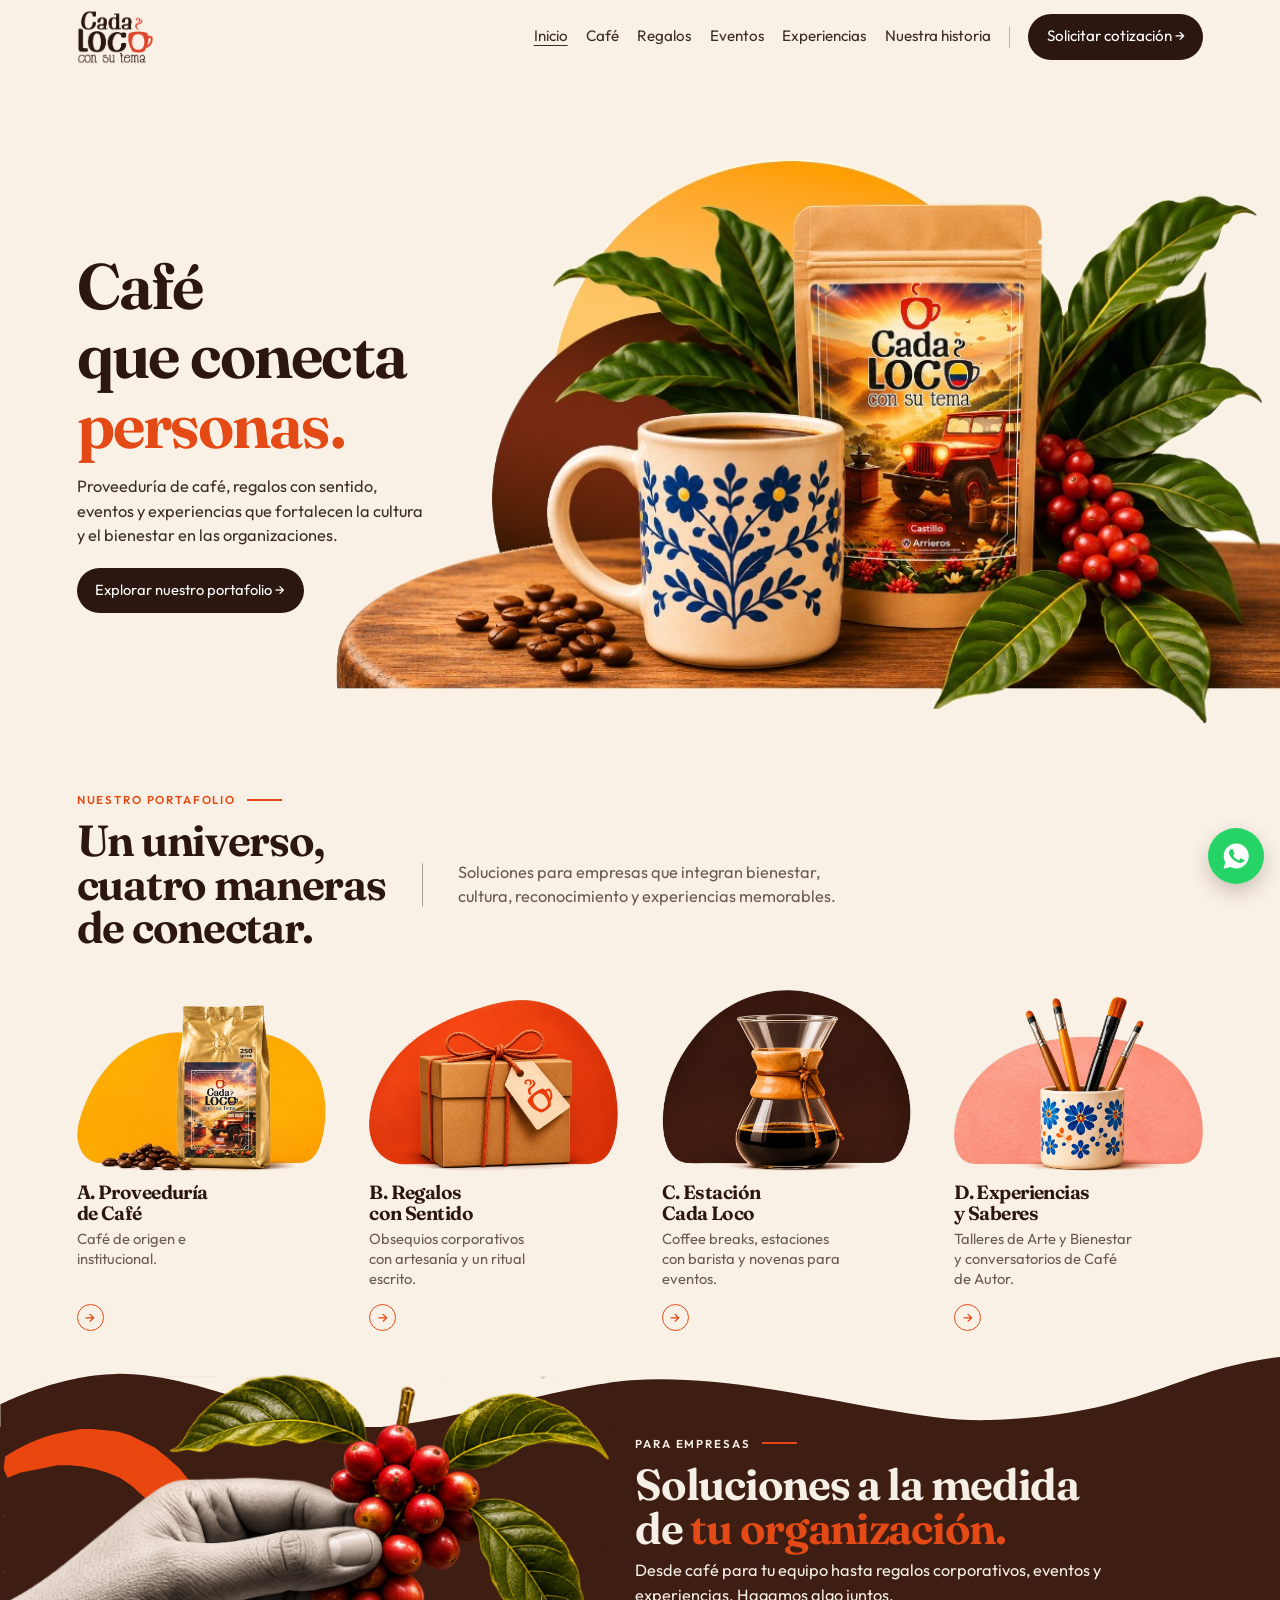
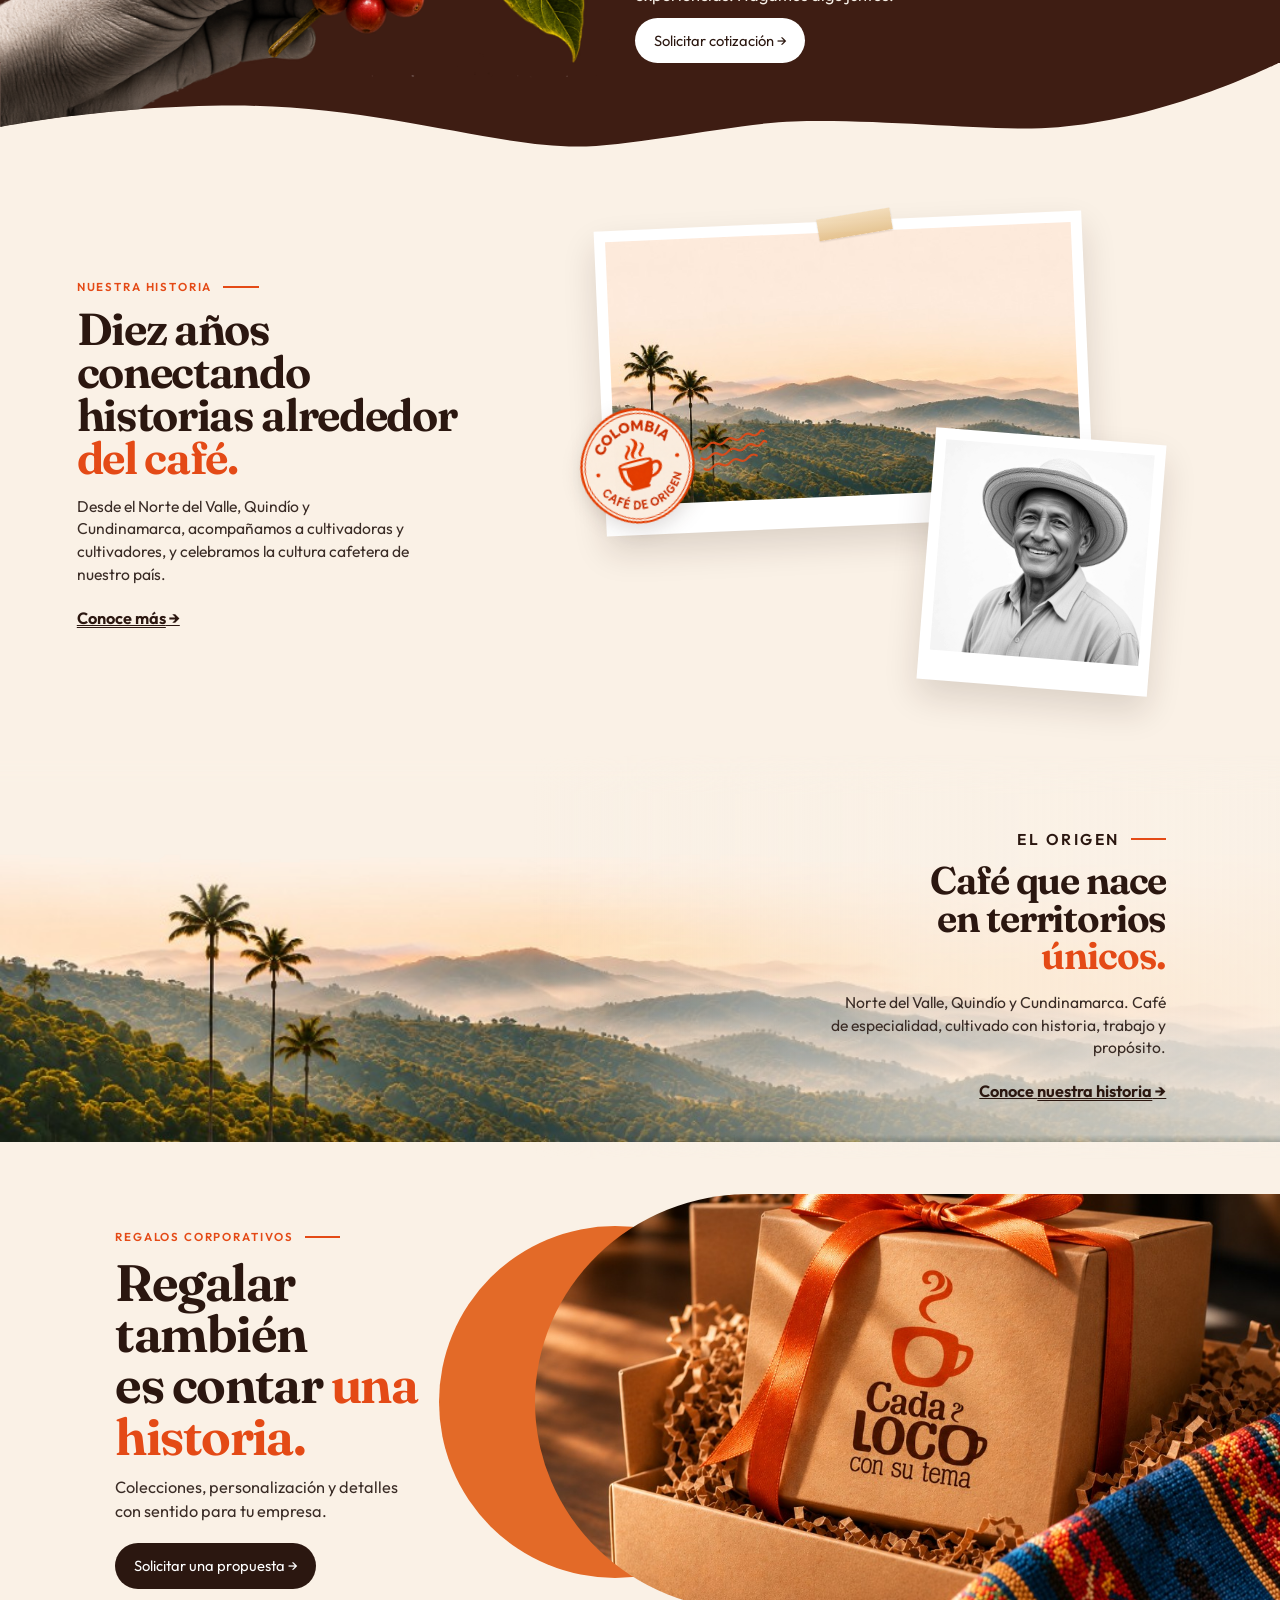
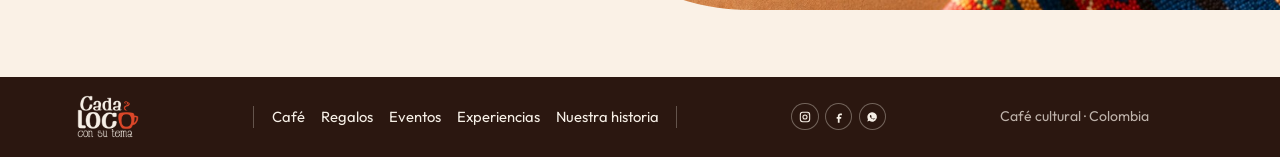
==== index.html @ 872bba51 "Suaviza la onda superior del móvil y agranda la mano. La mano queda más grande y el borde café de ab" ====
<!DOCTYPE html>
<html lang="es">
  <head>
    <meta charset="utf-8" />
    <meta name="viewport" content="width=device-width, initial-scale=1" />
    <title>Cada Loco con su Tema | Café cultural</title>
    <meta
      name="description"
      content="Proveeduría de café, regalos con sentido, eventos y experiencias que fortalecen la cultura y el bienestar en las organizaciones."
    />
    <link rel="icon" href="assets/favicon.png" type="image/png" />
    <link rel="preconnect" href="https://fonts.googleapis.com" />
    <link rel="preconnect" href="https://fonts.gstatic.com" crossorigin />
    <link
      href="https://fonts.googleapis.com/css2?family=Fraunces:ital,opsz,wght@0,9..144,560;0,9..144,650;1,9..144,560&family=Outfit:wght@400;500;600&display=swap"
      rel="stylesheet"
    />
    <link rel="stylesheet" href="css/site.css?v=88" />
  </head>
  <body class="home" data-animate>
    <a class="skip" href="#contenido">Saltar al contenido</a>
    <header class="site-header">
      <a class="brand" href="index.html" aria-label="Cada Loco con su Tema, inicio">
        <img src="assets/logo-mark.png" alt="" width="739" height="512" />
      </a>
      <button class="nav-toggle" type="button" aria-expanded="false" aria-controls="menu" data-nav-toggle>
        Menú
      </button>
      <nav class="nav" id="menu" data-nav>
        <a href="index.html" aria-current="page">Inicio</a>
        <a href="proveeduria.html">Café</a>
        <a href="regalos.html">Regalos</a>
        <a href="eventos.html">Eventos</a>
        <a href="experiencias.html">Experiencias</a>
        <a href="cafe.html">Nuestra historia</a>
        <span class="nav-rule" aria-hidden="true"></span>
        <a class="btn" href="cotizar.html">Solicitar cotización →</a>
      </nav>
    </header>

    <main id="contenido">
      <section class="home-hero">
        <div class="wrap hero-grid">
          <div class="hero-copy">
            <h1>
              <span class="line">Café</span>
              <span class="line">que conecta</span>
              <span class="line accent">personas.</span>
            </h1>
            <p>
              <span class="lead-line">Proveeduría de café, regalos con sentido,</span>
              <span class="lead-line">eventos y experiencias que fortalecen la cultura</span>
              <span class="lead-line">y el bienestar en las organizaciones.</span>
            </p>
            <a class="btn" href="#portafolio">Explorar nuestro portafolio →</a>
          </div>
          <img
            class="hero-photo"
            src="assets/hero-cut.png?v=4"
            alt="Taza de flores azules, bolsa Cada Loco, cerezas y hojas sobre una mesa de madera."
            width="926"
            height="553"
          />
        </div>
      </section>

      <section class="portafolio" id="portafolio">
        <div class="wrap">
          <div class="port-head">
            <div>
              <p class="eyebrow">Nuestro portafolio</p>
              <h2>Un universo,<br />cuatro maneras<br />de conectar.</h2>
            </div>
            <p class="port-copy">
              Soluciones para empresas que integran bienestar,<br />
              cultura, reconocimiento y experiencias memorables.
            </p>
          </div>
          <div class="orbits">
            <article class="orbit">
              <img src="assets/arch-a.png?v=4" alt="Bolsa dorada de café de origen, 250 gramos, sobre un arco mostaza." />
              <h3>A. Proveeduría<br />de Café</h3>
              <p>Café de origen e institucional.</p>
              <a class="arch-go" href="proveeduria.html" aria-label="Ver proveeduría de café">→</a>
            </article>
            <article class="orbit">
              <img src="assets/arch-b.png?v=4" alt="Caja de regalo con lazo naranja y una etiqueta de taza, sobre un arco naranja." />
              <h3>B. Regalos<br />con Sentido</h3>
              <p>Obsequios corporativos con artesanía y un ritual escrito.</p>
              <a class="arch-go" href="regalos.html" aria-label="Ver regalos con sentido">→</a>
            </article>
            <article class="orbit">
              <img src="assets/arch-c.png?v=4" alt="Cafetera de vidrio con collar de madera y café, sobre un arco marrón." />
              <h3>C. Estación<br />Cada Loco</h3>
              <p>Coffee breaks, estaciones con barista y novenas para eventos.</p>
              <a class="arch-go" href="eventos.html" aria-label="Ver la estación para eventos">→</a>
            </article>
            <article class="orbit">
              <img src="assets/arch-d.png?v=4" alt="Vaso de flores azules con pinceles, sobre un arco salmón." />
              <h3>D. Experiencias<br />y Saberes</h3>
              <p>Talleres de Arte y Bienestar y conversatorios de Café de Autor.</p>
              <a class="arch-go" href="experiencias.html" aria-label="Ver experiencias y saberes">→</a>
            </article>
          </div>
        </div>
      </section>

      <section class="wave">
        <svg class="wave-photo top" viewBox="0 273.722 1920 106.557" aria-hidden="true">
          <path fill="#3E1D13" d="M0.5,344.613c0,0,85.999-44.181,173.602-45.571c124.825-1.981,265.232,78.785,356.644,81.236c105.418,2.825,310.555-63.639,415.716-71.516c182.653-13.682,402.239,64.21,537.315,59.628c233.638-7.925,277.779-76.391,436.723-94.668v405.741c0,0-162.835,83.866-333.227,97.788c-98.913,8.082-250.116-12.59-396.737-8.627c-81.749,2.209-243.163,37.782-324.942,37.646c-129.7-0.216-299.185-61.422-515.152-61.422C159.974,744.846,0.5,776.548,0.5,776.548V344.613z" />
        </svg>
        <div class="wave-fill">
          <svg class="wave-arc" viewBox="0 68 1024 112" aria-hidden="true">
            <path fill="#e9470f" d="M64 84 L74 84 L84 85 L94 86 L104 89 L114 94 L124 99 L134 107 L144 116 L152 126 L160 136 L166 146 L162 154 L152 161 L142 168 L134 169 L129 159 L124 149 L116 139 L106 130 L96 123 L86 119 L76 116 L66 114 L56 113 L46 113 L36 115 L26 117 L16 119 L6 123 L3 116 L4 106 L14 100 L24 95 L34 91 L44 88 L54 86 Z" />
          </svg>
          <img
            class="hand"
            src="assets/hand-cut.png?v=7"
            alt="Una mano en blanco y negro sostiene cerezas de café rojas y hojas verdes."
          />
        <div class="wrap wave-grid">
          <div class="wave-copy">
            <p class="eyebrow">Para empresas</p>
            <h2>Soluciones a la medida<br />de <span class="accent">tu organización.</span></h2>
            <p>
              Desde café para tu equipo hasta regalos corporativos, eventos y
              experiencias. Hagamos algo juntos.
            </p>
            <a class="btn light" href="cotizar.html">Solicitar cotización →</a>
          </div>
        </div>
        </div>
        <svg class="wave-photo bottom" viewBox="0 679.463 1920 126.807" aria-hidden="true">
          <path fill="#3E1D13" d="M0.5,344.613c0,0,85.999-44.181,173.602-45.571c124.825-1.981,265.232,78.785,356.644,81.236c105.418,2.825,310.555-63.639,415.716-71.516c182.653-13.682,402.239,64.21,537.315,59.628c233.638-7.925,277.779-76.391,436.723-94.668v405.741c0,0-162.835,83.866-333.227,97.788c-98.913,8.082-250.116-12.59-396.737-8.627c-81.749,2.209-243.163,37.782-324.942,37.646c-129.7-0.216-299.185-61.422-515.152-61.422C159.974,744.846,0.5,776.548,0.5,776.548V344.613z" />
        </svg>
      </section>

      <section class="historia">
        <div class="wrap">
          <div>
            <p class="eyebrow">Nuestra historia</p>
            <h2>Diez años<br />conectando<br />historias alrededor<br /><span class="accent">del café.</span></h2>
            <p class="lede">
              Desde el Norte del Valle, Quindío y Cundinamarca, acompañamos a
              cultivadoras y cultivadores, y celebramos la cultura cafetera de
              nuestro país.
            </p>
            <a class="more" href="cafe.html"><span>Conoce más</span> →</a>
          </div>
          <div class="collage">
            <figure class="polaroid shot-land">
              <span class="tape" aria-hidden="true"></span>
              <img src="assets/origin-hills.jpg?v=3" alt="Laderas cafeteras con palmas al atardecer." />
              <div class="seal">
              <img class="stamp" src="assets/sello-origen.png" alt="Colombia, café de origen" width="740" height="740" />
              <svg class="postmark" viewBox="0 0 78 40" aria-hidden="true">
                <path d="M2 8c8 7 12-7 20 0s12-7 20 0 12-7 20 0 10-6 14 0" />
                <path d="M2 20c8 7 12-7 20 0s12-7 20 0 12-7 20 0 10-6 14 0" />
                <path d="M2 32c8 7 12-7 20 0s12-7 20 0 12-7 20 0" />
              </svg>
              </div>
            </figure>
            <figure class="polaroid shot-man">
              <img src="assets/history-portrait.jpg" alt="Retrato en blanco y negro de un cultivador con sombrero." />
            </figure>
          </div>
        </div>
      </section>

      <section class="origin">
        <img
          class="origin-photo"
          src="assets/origin-bg.png?v=1"
          alt="Laderas cafeteras con palmas al atardecer."
        />
        <div class="origin-card">
          <p class="eyebrow">El origen</p>
          <h2>Café que nace<br />en territorios<br /><span class="accent">únicos.</span></h2>
          <p>
            Norte del Valle, Quindío y Cundinamarca. Café de especialidad,
            cultivado con historia, trabajo y propósito.
          </p>
          <a class="more" href="cafe.html">Conoce <span>nuestra historia</span> →</a>
        </div>
      </section>

      <section class="regalos-home">
        <div class="wrap">
          <div>
            <p class="eyebrow">Regalos corporativos</p>
            <h2>Regalar también<br />es contar <span class="accent">una historia.</span></h2>
            <p>
              Colecciones, personalización y detalles<br />
              con sentido para tu empresa.
            </p>
            <a class="btn" href="cotizar.html?linea=Regalos%20con%20sentido">Solicitar una propuesta →</a>
          </div>
          <div class="gift-frame">
            <img
              src="assets/gift-corporativos.jpg"
              alt="Caja de regalo con cinta naranja, el logo de Cada Loco y papel picado, sobre un textil de colores."
            />
          </div>
        </div>
      </section>
    </main>

    <footer class="site-footer">
      <div class="wrap footer-row">
        <a class="brand" href="index.html">
          <img src="assets/logo-mark-light.png" alt="Cada Loco con su Tema" width="739" height="512" />
        </a>
        <nav class="footer-nav" aria-label="Pie de página">
          <a href="proveeduria.html">Café</a>
          <a href="regalos.html">Regalos</a>
          <a href="eventos.html">Eventos</a>
          <a href="experiencias.html">Experiencias</a>
          <a href="cafe.html">Nuestra historia</a>
        </nav>
        <div class="social">
          <a href="https://instagram.com/cadaloco.co" aria-label="Instagram">Ig</a>
          <a href="https://facebook.com/cadaloco.co" aria-label="Facebook">Fb</a>
          <a href="https://wa.me/573138527043" aria-label="WhatsApp">Wa</a>
        </div>
        <p class="footer-note">Café cultural · Colombia</p>
      </div>
    </footer>
    <script src="js/site.js?v=8"></script>
    <script src="js/motion.js?v=9"></script>
  </body>
</html>
---- css/site.css ----
:root {
  --paper: #faf1e6;
  --ink: #2b1710;
  --text: #3a2c26;
  --muted: #6a5b52;
  --rust: #e44a16;
  --mustard: #e8a31d;
  --orange: #e36a28;
  --brown: #3c1e12;
  --line: rgba(43, 23, 16, 0.14);
  --header: 4.6rem;
  --wrap: 108rem;
  --gutter: clamp(1.725rem, 6vw, 4.8rem);
  --page: max(var(--gutter), calc((100vw - var(--wrap)) * 0.75));
  --serif: "Fraunces", "Iowan Old Style", Palatino, serif;
  --sans: "Outfit", "Avenir Next", sans-serif;
}

*,
*::before,
*::after {
  box-sizing: border-box;
}

html {
  scroll-behavior: smooth;
}

[id] {
  scroll-margin-top: calc(var(--header) + 0.8rem);
}

body {
  margin: 0;
  background: var(--paper);
  color: var(--text);
  font-family: var(--sans);
  font-size: 1.02rem;
  line-height: 1.5;
}

img {
  display: block;
  max-width: 100%;
  height: auto;
}

a {
  color: inherit;
}

:focus-visible {
  outline: 2px solid var(--rust);
  outline-offset: 3px;
}

.skip {
  position: absolute;
  left: 1rem;
  top: -4rem;
  background: #fff;
  color: var(--ink);
  padding: 0.45rem 0.7rem;
  z-index: 6;
}

.skip:focus {
  top: 0.6rem;
}

.wrap {
  width: min(var(--wrap), calc(162rem - 50vw), calc(100% - var(--gutter) * 2));
  margin-inline: auto;
}

h1,
h2,
h3 {
  margin: 0;
  color: var(--ink);
  font-family: var(--serif);
  font-weight: 650;
  letter-spacing: -0.03em;
  line-height: 1;
}

h1 {
  font-size: clamp(2.9rem, 5vw, 4.55rem);
  max-width: 11ch;
}

h2 {
  font-size: clamp(2.15rem, 4vw, 3.35rem);
}

p {
  margin: 0;
}

.accent {
  color: var(--rust);
}

.eyebrow {
  display: flex;
  align-items: center;
  gap: 0.7rem;
  margin: 0 0 0.7rem;
  color: var(--rust);
  font-size: 0.72rem;
  font-weight: 600;
  letter-spacing: 0.16em;
  text-transform: uppercase;
}

.eyebrow::after {
  content: "";
  width: 2.2rem;
  height: 2px;
  background: var(--rust);
}

.btn {
  display: inline-flex;
  align-items: center;
  gap: 0.45rem;
  padding: 0.72rem 1.15rem;
  border-radius: 999px;
  background: var(--ink);
  color: #fff;
  font-size: 0.92rem;
  text-decoration: none;
}

.btn:hover {
  background: var(--rust);
}

.btn.light {
  background: #fff;
  color: var(--ink);
}

.btn.light:hover {
  background: var(--paper);
}

.site-header {
  position: sticky;
  top: 0;
  z-index: 8;
  display: flex;
  align-items: center;
  justify-content: space-between;
  gap: 1rem;
  min-height: var(--header);
  padding: 0.55rem calc((100% - min(var(--wrap), 162rem - 50vw, 100% - var(--gutter) * 2)) / 2);
  background: var(--paper);
}

.home .site-header {
  background: transparent;
}

.home .site-header.is-solid {
  background: var(--paper);
}

.brand {
  display: flex;
  align-items: center;
  gap: 0.55rem;
  color: var(--ink);
  text-decoration: none;
}

.brand img {
  width: auto;
  height: 3.35rem;
}

.brand strong,
.brand em {
  display: block;
  font-style: normal;
}

.brand strong {
  font-family: var(--serif);
  font-size: 1.15rem;
  font-weight: 650;
  letter-spacing: -0.04em;
  line-height: 1;
}

.brand em {
  margin-top: 0.08rem;
  font-family: var(--serif);
  font-size: 0.98rem;
  font-style: normal;
  font-weight: 650;
  letter-spacing: -0.03em;
  line-height: 1;
}

.nav {
  display: flex;
  align-items: center;
  gap: 1.15rem;
}

.nav a {
  font-size: 0.95rem;
  text-decoration: none;
}

.nav a[aria-current="page"] {
  text-decoration: underline;
  text-underline-offset: 0.28em;
}

.nav-rule {
  width: 1px;
  height: 1.4rem;
  background: rgba(43, 23, 16, 0.28);
}

.nav-toggle {
  display: none;
  border: 1px solid var(--line);
  background: transparent;
  color: var(--ink);
  font: inherit;
  padding: 0.35rem 0.65rem;
}

.home-hero {
  position: relative;
  z-index: 1;
  margin-top: 0;
  padding: 5.4rem 0 4.2rem;
  overflow: visible;
  pointer-events: none;
}

.hero-grid {
  display: grid;
  grid-template-columns: minmax(17rem, 28rem) minmax(0, 1fr);
  align-items: stretch;
  column-gap: 0.4rem;
}

.hero-copy {
  display: flex;
  flex-direction: column;
  align-items: flex-start;
  height: 100%;
  padding-top: 1.15rem;
  z-index: 1;
  pointer-events: auto;
}

.hero-copy::before,
.hero-copy::after {
  content: "";
  margin-top: auto;
}

.hero-copy h1 .line {
  display: block;
  white-space: nowrap;
  padding: 0.08em 0 0.16em;
  margin: -0.08em 0 -0.16em;
}

.hero-copy .word {
  display: inline-block;
  white-space: nowrap;
}

.home-hero p {
  max-width: 22rem;
  margin-top: 1.1rem;
}

.hero-copy p .lead-line {
  display: block;
}

.hero-copy .btn {
  margin-top: 1.25rem;
  margin-bottom: 0;
}

.hero-photo {
  width: calc(129% + var(--page));
  max-width: none;
  height: auto;
  margin-right: calc(var(--page) * -1);
  margin-bottom: -5.2%;
  justify-self: end;
  align-self: end;
  pointer-events: none;
}

.portafolio {
  padding: 2.2rem 0 1.6rem;
}

.port-head {
  display: grid;
  grid-template-columns: max-content minmax(0, 1fr);
  column-gap: 2.25rem;
  align-items: center;
}

.port-head > div {
  display: contents;
}

.port-head .eyebrow {
  grid-column: 1 / -1;
  grid-row: 1;
  justify-self: start;
  width: max-content;
}

.port-head h2 {
  grid-column: 1;
  grid-row: 2;
  width: max-content;
  max-width: 13ch;
  font-size: clamp(2.45rem, 3.4vw, 3.25rem);
}

.port-copy {
  position: relative;
  grid-column: 2;
  grid-row: 2;
  justify-self: start;
  align-self: center;
  max-width: 36rem;
  margin: 0;
  padding-left: 2.25rem;
  color: var(--muted);
  font-size: 1.02rem;
  line-height: 1.45;
}

.port-copy::before {
  content: "";
  position: absolute;
  left: 0;
  top: 50%;
  width: 1px;
  height: 2.7rem;
  background: rgba(43, 23, 16, 0.38);
  transform: translateY(-50%);
}

.orbits {
  position: relative;
  display: grid;
  grid-template-columns: repeat(4, minmax(0, 1fr));
  align-items: start;
  gap: clamp(1.6rem, 3.4vw, 4.6rem);
  width: 100%;
  margin: 2.5rem 0 0;
}

.orbit img {
  width: 100%;
  height: auto;
  aspect-ratio: 900 / 654;
  object-fit: contain;
  object-position: center bottom;
}

.orbit-leaf {
  position: absolute;
  left: -4.5rem;
  top: 1.2rem;
  z-index: 2;
  width: 5.2rem;
  pointer-events: none;
}

.orbit {
  text-align: left;
}

.arch-go {
  display: grid;
  width: 1.7rem;
  height: 1.7rem;
  margin-top: 0.95rem;
  place-items: center;
  border: 1.5px solid var(--rust);
  border-radius: 50%;
  color: var(--rust);
  font-size: 0.95rem;
  line-height: 1;
  text-decoration: none;
}

.orbit h3 {
  margin-top: 0.7rem;
  font-size: 1.2rem;
  font-weight: 650;
  line-height: 1.08;
}

.orbit p {
  max-width: 18ch;
  min-height: 4.05em;
  margin-top: 0.35rem;
  color: var(--muted);
  font-size: 0.92rem;
  line-height: 1.35;
}

.wave {
  position: relative;
  overflow: visible;
  background: transparent;
  color: #f6efe6;
}

.wave-photo {
  position: relative;
  z-index: 1;
  display: block;
  width: 100%;
  height: auto;
  pointer-events: none;
  user-select: none;
}

.wave-photo.top {
  aspect-ratio: 1920 / 106.557;
  margin-bottom: -1px;
}

.wave-photo.bottom {
  aspect-ratio: 1920 / 126.807;
  margin-top: -1px;
}

.wave-fill {
  background: #3e1d13;
}

.wave-arc {
  position: absolute;
  z-index: 2;
  left: 0;
  top: 0;
  margin-top: 4.1%;
  width: 100%;
  height: auto;
  pointer-events: none;
}

.wave-grid {
  position: relative;
  z-index: 2;
  display: grid;
  grid-template-columns: 0.95fr 1fr;
  gap: 1.2rem;
  align-items: center;
  padding: 0;
}

.wave h2,
.wave .eyebrow {
  color: #f6efe6;
}

.wave h2 {
  max-width: 24ch;
  font-size: clamp(2.15rem, 3.4vw, 3rem);
}

.wave p {
  max-width: 34rem;
  margin-top: 0.5rem;
}

.wave .btn {
  margin-top: 0.7rem;
}

.wave-copy {
  grid-column: 2;
}

.hand {
  position: absolute;
  z-index: 3;
  left: -24.314%;
  top: 0;
  width: 72.285%;
  height: auto;
  margin: 1.227% 0 0;
  pointer-events: none;
  -webkit-mask-image: linear-gradient(#fff, #fff), url("../assets/wave-bottom-keep.svg?v=1");
  mask-image: linear-gradient(#fff, #fff), url("../assets/wave-bottom-keep.svg?v=1");
  -webkit-mask-repeat: no-repeat;
  mask-repeat: no-repeat;
  -webkit-mask-composite: source-over;
  mask-composite: add;
}

.historia {
  position: relative;
  z-index: 2;
  padding: 3.2rem 0 2.8rem;
  background: var(--paper);
}

.historia .wrap {
  display: grid;
  grid-template-columns: minmax(16rem, 0.82fr) minmax(0, 1.18fr);
  gap: clamp(1.4rem, 3vw, 3rem);
  align-items: center;
}

.historia h2 {
  max-width: 20ch;
  font-size: clamp(2.45rem, 3.5vw, 3.45rem);
  line-height: 0.96;
}

.historia .lede,
.origin-card p {
  max-width: 34ch;
  margin-top: 1rem;
  color: var(--text);
  font-size: 0.98rem;
  line-height: 1.45;
}

.regalos-home p {
  max-width: 22rem;
  margin-top: 0.9rem;
  line-height: 1.45;
}

.regalos-home .btn {
  margin-top: 1.25rem;
}

.more {
  display: inline-block;
  margin-top: 1.25rem;
  color: var(--ink);
  font-weight: 650;
}

.more span {
  text-decoration: underline;
  text-underline-offset: 0.18em;
  text-decoration-thickness: 1px;
}

.collage {
  position: relative;
  min-height: 32rem;
}

.polaroid {
  background: #fff;
  padding: 0.7rem 0.7rem 1.85rem;
  box-shadow: 0 16px 34px rgba(43, 23, 16, 0.14);
}

.polaroid img {
  display: block;
  width: 100%;
  height: 16.5rem;
  object-fit: cover;
}

.shot-land {
  position: relative;
  z-index: 1;
  width: 76%;
  margin-top: 1.4rem;
  margin-left: 6%;
  transform: rotate(-2.5deg);
}

.shot-land img {
  object-position: 28% 78%;
}

.tape {
  position: absolute;
  z-index: 2;
  top: -0.45rem;
  left: 46%;
  width: 4.6rem;
  height: 1.35rem;
  background: linear-gradient(#f3dcb8, #e4c08a);
  opacity: 0.92;
  transform: rotate(-7deg);
  box-shadow: 0 1px 2px rgba(43, 23, 16, 0.16);
}

.shot-man {
  position: absolute;
  z-index: 3;
  right: 1%;
  bottom: 0.4rem;
  width: 36%;
  transform: rotate(4.5deg);
}

.shot-man img {
  height: 13.2rem;
  object-position: center 18%;
  filter: grayscale(1) contrast(1.08);
}

.seal {
  position: absolute;
  z-index: 4;
  left: -1.6rem;
  bottom: 1.1rem;
  display: flex;
  align-items: center;
  gap: 0.15rem;
  transform: rotate(-12deg);
}

.polaroid img.stamp {
  width: 7.4rem;
  height: 7.4rem;
  flex: none;
  object-fit: contain;
  object-position: center;
  filter: drop-shadow(0 6px 10px rgba(43, 23, 16, 0.16));
}

.postmark {
  width: 4.4rem;
  margin-top: 1.1rem;
  color: var(--rust);
  fill: none;
  stroke: currentColor;
  stroke-width: 2.4;
  stroke-linecap: round;
  opacity: 0.9;
}

.origin {
  position: relative;
  z-index: 1;
  margin-top: -2.5rem;
  padding: 0;
  background: var(--paper);
}

.origin-photo {
  display: block;
  width: 100%;
  height: auto;
  min-height: 0;
  -webkit-mask-image: linear-gradient(to bottom, transparent 0%, #000 16%, #000 100%);
  mask-image: linear-gradient(to bottom, transparent 0%, #000 16%, #000 100%);
}

.origin-card {
  position: absolute;
  z-index: 2;
  top: auto;
  right: var(--page);
  bottom: 5%;
  width: min(34rem, 42vw);
  margin: 0;
  padding: 1.4rem 0 1.1rem 3.2rem;
  background: none;
  transform: none;
  text-align: right;
}

.origin-card::before {
  content: "";
  position: absolute;
  z-index: -1;
  inset: -2.2rem calc(var(--origin-right, var(--page)) * -1) -2.4rem -6rem;
  background: linear-gradient(
    90deg,
    transparent 0%,
    rgba(250, 241, 230, 0.28) 22%,
    rgba(250, 241, 230, 0.62) 52%,
    rgba(250, 241, 230, 0.8) 100%
  );
  -webkit-mask-image: linear-gradient(to bottom, transparent, #000 10%, #000 94%, transparent);
  mask-image: linear-gradient(to bottom, transparent, #000 10%, #000 94%, transparent);
  pointer-events: none;
}

.origin-card .eyebrow {
  justify-content: flex-end;
  color: var(--ink);
}

.origin-card .eyebrow::after {
  background: var(--rust);
}

.origin-card h2,
.origin-card p {
  margin-left: auto;
}

.origin-card h2 {
  max-width: 14ch;
  font-size: clamp(2rem, 3vw, 2.7rem);
  line-height: 0.98;
}

.regalos-home {
  padding: 3.2rem 0 4.2rem;
  overflow: hidden;
}

.regalos-home .wrap {
  width: auto;
  max-width: none;
  margin: 0;
  padding-left: calc(var(--page) * 1.5);
  display: grid;
  grid-template-columns: minmax(18rem, 24.75rem) minmax(0, calc(44rem * 4 / 3));
  justify-content: space-between;
  gap: 1.5rem;
  align-items: center;
}

.regalos-home .wrap > div:first-child {
  position: relative;
  z-index: 2;
  padding-right: 4.5rem;
}

.gift-frame {
  position: relative;
  width: 100%;
  max-width: calc(44rem * 4 / 3);
  min-height: 24rem;
  justify-self: end;
}

.gift-frame::before {
  content: "";
  position: absolute;
  left: -6rem;
  top: 50%;
  z-index: 0;
  width: 22rem;
  height: 22rem;
  border-radius: 50%;
  background: var(--orange);
  transform: translateY(-50%);
}

.gift-frame img {
  position: relative;
  z-index: 1;
  width: 100%;
  height: 26rem;
  object-fit: cover;
  object-position: center 58%;
  border-radius: 46% 0 0 46% / 80% 0 0 80%;
}

.site-footer {
  background: var(--ink);
  color: #f6efe6;
  padding: 1.15rem 0;
}

.footer-row {
  display: flex;
  align-items: center;
  justify-content: space-between;
  gap: 1rem;
}

.site-footer .brand,
.site-footer .brand strong,
.site-footer .brand em,
.site-footer a {
  color: #f6efe6;
}

.site-footer .brand img {
  height: 2.7rem;
}

.footer-nav {
  display: flex;
  gap: 1rem;
  padding: 0 1.1rem;
  border-left: 1px solid rgba(246, 239, 230, 0.28);
  border-right: 1px solid rgba(246, 239, 230, 0.28);
  font-size: 0.92rem;
}

.footer-nav a {
  text-decoration: none;
}

.social {
  display: flex;
  gap: 0.4rem;
}

.social a {
  display: grid;
  width: 1.7rem;
  height: 1.7rem;
  place-items: center;
  border: 1px solid rgba(246, 239, 230, 0.35);
  border-radius: 50%;
  background: center / 0.85rem no-repeat;
  color: transparent;
  font-size: 0;
  text-decoration: none;
}

.social a[aria-label="Instagram"] {
  background-image: url("data:image/svg+xml,%3Csvg xmlns='http://www.w3.org/2000/svg' viewBox='0 0 24 24' fill='none' stroke='%23f6efe6' stroke-width='1.8'%3E%3Crect x='4' y='4' width='16' height='16' rx='4'/%3E%3Ccircle cx='12' cy='12' r='3.5'/%3E%3Ccircle cx='17.2' cy='6.8' r='0.8' fill='%23f6efe6' stroke='none'/%3E%3C/svg%3E");
}

.social a[aria-label="Facebook"] {
  background-image: url("data:image/svg+xml,%3Csvg xmlns='http://www.w3.org/2000/svg' viewBox='0 0 24 24' fill='%23f6efe6'%3E%3Cpath d='M14 9h3V6h-3c-2.2 0-4 1.8-4 4v2H8v3h2v7h3v-7h2.6l.4-3H13v-2c0-.6.4-1 1-1z'/%3E%3C/svg%3E");
}

.social a[aria-label="WhatsApp"] {
  background-image: url("data:image/svg+xml,%3Csvg xmlns='http://www.w3.org/2000/svg' viewBox='0 0 24 24' fill='%23f6efe6'%3E%3Cpath d='M12 4a8 8 0 0 0-6.9 12l-1 3.6 3.7-1A8 8 0 1 0 12 4zm4.3 11.2c-.2.5-1 .9-1.4.9-.3 0-.8.1-2.4-.6-2-.9-3.3-2.9-3.4-3-.1-.2-.8-1.1-.8-2s.5-1.4.7-1.6.4-.3.6-.3h.4c.1 0 .3 0 .5.4.2.5.6 1.6.7 1.7.1.1.1.3 0 .4-.1.2-.2.3-.3.5l-.2.2c-.1.1-.2.2-.1.4.2.3.7 1.1 1.5 1.8.9.7 1.6 1 1.9 1.1.2.1.4 0 .5-.1l.6-.7c.2-.2.3-.2.5-.1l1.5.7c.2.1.3.2.4.3.1.2 0 .6-.2 1.1z'/%3E%3C/svg%3E");
}

.footer-note {
  color: rgba(246, 239, 230, 0.72);
  font-size: 0.88rem;
}

.site-footer .wrap {
  padding-right: 3.4rem;
}

.wa-float {
  position: fixed;
  right: 1rem;
  bottom: 1rem;
  z-index: 25;
  display: grid;
  place-items: center;
  width: 3.5rem;
  height: 3.5rem;
  border-radius: 50%;
  background: #25d366;
  color: #fff;
  box-shadow: 0 8px 20px rgba(43, 23, 16, 0.22);
}

.wa-float:hover {
  background: #1ebe5d;
}

.wa-float svg {
  width: 1.9rem;
  height: 1.9rem;
}

.page-hero {
  padding: 2.6rem 0 0.4rem;
}

.page-hero h1 {
  font-size: clamp(2.7rem, 5vw, 4.4rem);
  max-width: 14ch;
}

.page-hero p,
.lede {
  max-width: 40rem;
  margin-top: 0.9rem;
}

.section {
  padding: 3.2rem 0;
}

.split,
.pair,
.contacts,
.principles {
  display: grid;
  grid-template-columns: 1fr 1fr;
  gap: 1.5rem;
}

.photos {
  display: grid;
  grid-template-columns: 1.2fr 0.8fr 0.8fr;
  gap: 0.7rem;
  margin-top: 1.6rem;
}

.photos img {
  width: 100%;
  height: 18rem;
  object-fit: cover;
}

.product {
  padding-top: 1rem;
  border-top: 1px solid var(--line);
}

.product h2 {
  font-size: clamp(1.7rem, 3vw, 2.3rem);
}

.table-scroll {
  overflow-x: auto;
  margin-top: 1.3rem;
}

table {
  width: 100%;
  min-width: 36rem;
  border-collapse: collapse;
  font-variant-numeric: tabular-nums;
}

th,
td {
  padding: 0.72rem 0.7rem 0.72rem 0;
  border-bottom: 1px solid var(--line);
  text-align: left;
  vertical-align: top;
}

.num {
  text-align: right;
  white-space: nowrap;
}

.fine {
  color: var(--muted);
  font-size: 0.92rem;
}

.gift {
  display: grid;
  grid-template-columns: 11rem minmax(0, 1fr) auto;
  gap: 1.2rem;
  align-items: start;
  padding: 1.4rem 0;
  border-top: 1px solid var(--line);
}

.gift:not(:has(img)) {
  grid-template-columns: minmax(0, 1fr) auto;
}

.gift img {
  width: 100%;
  aspect-ratio: 1;
  object-fit: cover;
}

.gift h3 {
  font-size: 1.6rem;
}

.gift ul {
  margin: 0.65rem 0 0;
  padding-left: 1.1rem;
}

.gift blockquote {
  margin: 0.75rem 0 0;
  font-family: var(--serif);
  font-size: 1.12rem;
  font-style: italic;
  line-height: 1.35;
}

.price {
  margin: 0;
  color: var(--rust);
  font-family: var(--serif);
  font-size: 1.6rem;
  letter-spacing: -0.03em;
}

.band-title {
  margin-top: 2.4rem;
}

.line-index {
  margin: 1.4rem 0 0;
  padding: 0;
  list-style: none;
  border-top: 1px solid var(--line);
}

.line-index a {
  display: grid;
  grid-template-columns: 3rem 1fr;
  gap: 0.8rem;
  padding: 1rem 0.2rem;
  border-bottom: 1px solid var(--line);
  text-decoration: none;
}

.stations a {
  grid-template-columns: 1fr;
}

.letter {
  color: var(--rust);
  font-family: var(--serif);
  font-size: 1.8rem;
  line-height: 1;
}

.line-index strong {
  display: block;
  font-family: var(--serif);
  font-size: 1.3rem;
  font-weight: 560;
}

.principles {
  margin: 1.2rem 0 0;
  padding: 0;
  list-style: none;
}

.principles li {
  padding: 0.9rem 1rem 0.9rem 0;
  border-top: 1px solid var(--line);
}

.principles strong {
  display: block;
  font-family: var(--serif);
  font-size: 1.2rem;
  font-weight: 560;
}

.form {
  display: grid;
  gap: 0.95rem;
  max-width: 38rem;
  margin-top: 1.4rem;
}

label {
  display: grid;
  gap: 0.3rem;
}

input,
select,
textarea {
  padding: 0.55rem 0;
  border: 0;
  border-bottom: 1px solid var(--ink);
  border-radius: 0;
  background: transparent;
  color: var(--ink);
  font: inherit;
}

textarea {
  min-height: 7rem;
  resize: vertical;
}

button[type="submit"] {
  justify-self: start;
  margin-top: 0.3rem;
  padding: 0.75rem 1.15rem;
  border: 0;
  border-radius: 999px;
  background: var(--ink);
  color: #fff;
  font: inherit;
  cursor: pointer;
}

button[type="submit"]:hover {
  background: var(--rust);
}

.contacts {
  margin-top: 2.2rem;
  padding-top: 1.3rem;
  border-top: 1px solid var(--line);
}

@media (max-width: 980px) {
  body {
    overflow-x: clip;
  }

  .nav-toggle {
    display: inline-flex;
    border-radius: 999px;
    padding: 0.4rem 0.85rem;
    background: var(--paper);
  }

  .nav-rule {
    display: none;
  }

  .home .site-header:has(.nav.is-open) {
    background: var(--paper);
  }

  .nav {
    display: none;
    position: absolute;
    top: 100%;
    left: 0;
    right: 0;
    flex-direction: column;
    align-items: flex-start;
    gap: 0.15rem;
    padding: 0.4rem var(--page) 1rem;
    background: var(--paper);
  }

  .site-header {
    flex-wrap: wrap;
  }

  .nav.is-open {
    display: flex;
    position: static;
    width: 100%;
    padding-top: 0.7rem;
    padding-bottom: 1.1rem;
  }

  .nav a {
    padding: 0.4rem 0;
  }

  .port-head > div {
    display: block;
  }

  .port-head .eyebrow,
  .port-head h2,
  .port-copy {
    grid-column: auto;
    grid-row: auto;
    width: auto;
  }

  .hero-grid,
  .port-head,
  .wave-grid,
  .historia .wrap,
  .regalos-home .wrap,
  .split,
  .pair,
  .contacts,
  .principles,
  .footer-row,
  .photos {
    grid-template-columns: 1fr;
  }

  .home-hero {
    margin-top: 0;
    padding: 1.3rem 0 1.4rem;
    pointer-events: auto;
  }

  .hero-copy {
    height: auto;
    padding-top: 1.2rem;
  }

  .hero-copy::before,
  .hero-copy::after {
    content: none;
  }

  .hero-copy .btn {
    margin-top: 1.5rem;
  }

  .hero-photo {
    width: calc(100% + var(--page) * 2);
    max-width: none;
    margin: 0.7rem calc(var(--page) * -1) 0;
  }

  .hero-copy .btn {
    margin-bottom: 0;
  }

  .orbits {
    grid-template-columns: 1fr 1fr;
    width: 100%;
    margin-right: 0;
    margin-left: 0;
  }

  .collage {
    min-height: 24rem;
  }

  .shot-land {
    width: 78%;
    margin-left: 0;
  }

  .shot-man {
    width: 40%;
  }

  .wave-photo.top {
    position: relative;
    z-index: 2;
  }

  .wave-fill {
    position: relative;
    display: flex;
    flex-direction: column;
  }

  .wave-copy {
    grid-column: auto;
  }

  .wave-grid {
    order: 1;
    z-index: 4;
    padding-top: 1.35rem;
    padding-bottom: 0.2rem;
  }

  .hand {
    order: 2;
    position: relative;
    left: auto;
    top: auto;
    z-index: 3;
    display: block;
    width: 136%;
    max-width: none;
    margin: 0.15rem 0 -4.2rem -36%;
  }

  .wave-arc {
    top: auto;
    bottom: 8.6rem;
    left: 0;
    z-index: 1;
    width: 190%;
    margin-top: 0;
  }

  .origin {
    margin-top: -2.5rem;
  }

  .origin-card {
    position: relative;
    top: auto;
    right: auto;
    width: auto;
    margin: 0.2rem 0 1.6rem;
    padding: 0.2rem 0 0;
    transform: none;
    text-align: left;
  }

  .origin-card .eyebrow {
    justify-content: flex-start;
  }

  .origin-card h2,
  .origin-card p {
    margin-left: 0;
    margin-right: auto;
    text-align: left;
  }

  .origin-card::before {
    content: none;
  }

  .footer-row {
    flex-direction: column;
    align-items: flex-start;
    gap: 0.85rem;
  }

  .footer-nav {
    flex-wrap: wrap;
    gap: 0.35rem 0.9rem;
    padding: 0;
    border: 0;
  }

  .site-footer {
    padding: 1.4rem 0 5.4rem;
  }

  .site-footer .wrap {
    padding-right: 0;
  }

  .regalos-home .wrap {
    padding-right: calc(var(--page) * 1.5);
  }

  .gift-frame img {
    height: 18rem;
  }

  .gift {
    grid-template-columns: 1fr;
  }

  .gift img {
    max-width: 16rem;
  }

  .collage {
    min-height: 22rem;
  }
}

.supply-hero {
  padding: 1.5rem 0 0.2rem;
}

.supply-hero .eyebrow {
  color: #9a4e28;
}

.supply-hero .eyebrow::after {
  content: none;
}

.supply-hero h1 {
  max-width: 16ch;
  font-size: clamp(2.5rem, 4.4vw, 3.55rem);
}

.supply-hero p {
  max-width: 40rem;
  margin-top: 0.75rem;
}

.supply-lines {
  display: grid;
  grid-template-columns: 1fr 1fr;
  gap: 1rem;
  margin-top: 1.5rem;
}

.line-card {
  display: grid;
  grid-template-columns: 8.6rem minmax(0, 1fr) auto;
  gap: 0.7rem 0.9rem;
  align-items: center;
  padding: 0.85rem 1rem 0.85rem 0.55rem;
  border-radius: 1.45rem;
  background: #fffaf4;
  box-shadow: 0 12px 30px rgba(43, 23, 16, 0.06);
}

.line-visual {
  position: relative;
  height: 9.4rem;
}

.line-visual::before {
  content: "";
  position: absolute;
  left: 50%;
  bottom: 0.15rem;
  width: 7.1rem;
  height: 7.1rem;
  border-radius: 50%;
  transform: translateX(-50%);
}

.line-visual.origin::before {
  bottom: 0.35rem;
  width: 7.4rem;
  height: 7.4rem;
  background: #f3b15a;
}

.line-visual.inst::before {
  background: #f4e4d2;
}

.line-visual img {
  position: relative;
  z-index: 1;
  width: 100%;
  height: 100%;
  object-fit: contain;
  object-position: center bottom;
}

.line-visual.origin img {
  object-fit: contain;
  object-position: center 18%;
  -webkit-mask-image: linear-gradient(#000 42%, transparent 76%), linear-gradient(to right, transparent, #000 10%, #000 90%, transparent);
  mask-image: linear-gradient(#000 42%, transparent 76%), linear-gradient(to right, transparent, #000 10%, #000 90%, transparent);
  -webkit-mask-composite: source-in;
  mask-composite: intersect;
}

.line-visual img.pack {
  -webkit-mask-image: none;
  mask-image: none;
  object-fit: contain;
  object-position: center;
}

.pack-row {
  display: grid;
  grid-template-columns: repeat(4, 1fr);
  gap: 0.75rem;
  margin-top: 1rem;
}

.pack-row figure {
  margin: 0;
}

.pack-row img {
  width: 100%;
  height: 16rem;
  object-fit: cover;
  border-radius: 1rem;
  background: #fffaf4;
}

.pack-row figcaption {
  margin-top: 0.35rem;
  color: var(--muted);
  font-size: 0.82rem;
}

.line-copy h2 {
  font-size: clamp(1.45rem, 2vw, 1.85rem);
  line-height: 1.02;
}

.line-copy p {
  margin-top: 0.45rem;
  color: var(--text);
  font-size: 0.92rem;
  line-height: 1.4;
}

.line-go {
  display: grid;
  width: 2.35rem;
  height: 2.35rem;
  place-items: center;
  border: 1.5px solid var(--ink);
  border-radius: 50%;
  color: var(--ink);
  text-decoration: none;
}

.line-go:hover {
  background: var(--ink);
  color: #fff;
}

.supply-board {
  margin-top: 1.35rem;
  padding-bottom: 3rem;
}

.supply-board .table-scroll {
  margin-top: 0;
  border-radius: 1.35rem;
  background: #fffaf4;
  box-shadow: 0 10px 28px rgba(43, 23, 16, 0.05);
}

.supply-board table {
  min-width: 44rem;
  border-collapse: separate;
  border-spacing: 0;
}

.supply-board th,
.supply-board td {
  padding: 0.78rem 0.9rem;
  border-bottom: 1px solid rgba(43, 23, 16, 0.08);
  vertical-align: middle;
}

.supply-board thead th {
  background: #3c2218;
  color: #f6efe6;
  font-weight: 500;
  border-bottom: 0;
}

.supply-board thead th:first-child {
  border-radius: 1.35rem 0 0 0;
}

.supply-board thead th:last-child {
  border-radius: 0 1.35rem 0 0;
}

.supply-board tbody tr:last-child td,
.supply-board tbody tr:last-child th {
  border-bottom: 0;
}

.supply-board .tag {
  width: 8.4rem;
  padding: 0.8rem 0.7rem;
  border-bottom: 0;
  color: var(--ink);
  font-family: var(--serif);
  font-size: 1.2rem;
  font-weight: 650;
  letter-spacing: -0.03em;
  line-height: 1.05;
  text-align: center;
}

.supply-board .tag svg {
  display: block;
  width: 1.7rem;
  height: 1.7rem;
  margin: 0 auto 0.4rem;
  fill: none;
  stroke: currentColor;
  stroke-width: 1.6;
  stroke-linecap: round;
  stroke-linejoin: round;
}

.supply-board .tag.especial {
  background: #f8d7a4;
}

.supply-board .tag.inst {
  background: #f6c9b4;
}

.supply-notes {
  display: grid;
  grid-template-columns: repeat(4, 1fr);
  gap: 0.8rem 1.2rem;
  margin: 0.9rem 0 0;
  padding: 1.05rem 1.2rem;
  list-style: none;
  border-radius: 1.35rem;
  background: #fffaf4;
  box-shadow: 0 10px 28px rgba(43, 23, 16, 0.05);
}

.supply-notes li {
  display: flex;
  gap: 0.65rem;
  align-items: flex-start;
  color: var(--text);
  font-size: 0.9rem;
  line-height: 1.35;
}

.supply-notes svg {
  flex: none;
  width: 1.7rem;
  height: 1.7rem;
  margin-top: 0.1rem;
  color: #c4552a;
  fill: none;
  stroke: currentColor;
  stroke-width: 1.6;
  stroke-linecap: round;
  stroke-linejoin: round;
}

.supply-notes strong {
  display: block;
  color: var(--ink);
  font-family: var(--serif);
  font-size: 1.02rem;
  font-weight: 650;
}

.supply-cta {
  display: grid;
  justify-items: center;
  margin-top: 1.7rem;
}

.supply-cta .btn {
  padding: 0.85rem 1.45rem;
}

.supply-cta .more {
  margin-top: 0.85rem;
}

@media (max-width: 980px) {
  .supply-lines {
    grid-template-columns: 1fr;
  }

  .pack-row {
    grid-template-columns: 1fr 1fr;
  }

  .supply-notes {
    grid-template-columns: 1fr 1fr;
  }

  .line-card {
    grid-template-columns: 6.2rem minmax(0, 1fr) auto;
    gap: 0.55rem;
    padding-right: 0.7rem;
  }

  .line-visual {
    height: 7.2rem;
  }

  .line-visual::before,
  .line-visual.origin::before {
    width: 5.5rem;
    height: 5.5rem;
  }

  .line-copy h2 {
    font-size: 1.28rem;
  }
}


.gifts-hero {
  padding: 1.5rem 0 0.15rem;
}

.gifts-hero .eyebrow {
  color: #9a4e28;
}

.gifts-hero .eyebrow::after {
  content: none;
}

.gifts-hero h1 {
  max-width: 16ch;
  font-size: clamp(2.5rem, 4.4vw, 3.55rem);
}

.gifts-hero p {
  max-width: 38rem;
  margin-top: 0.65rem;
}

.gift-head {
  margin-top: 1.85rem;
  padding-bottom: 0.45rem;
  border-bottom: 1px solid rgba(43, 23, 16, 0.16);
}

.gift-head h2 {
  font-size: clamp(1.55rem, 2.2vw, 1.85rem);
}

.gift-head p {
  margin-top: 0.28rem;
  color: var(--text);
}

.offer {
  display: grid;
  grid-template-columns: 6.2rem minmax(0, 1fr) auto auto;
  gap: 0.7rem 1.1rem;
  align-items: center;
  padding: 0.95rem 0;
  border-bottom: 1px solid rgba(43, 23, 16, 0.1);
}

.offer img {
  width: 6.2rem;
  height: 6.2rem;
  border-radius: 0.7rem;
  object-fit: cover;
  background: #fff;
}

.offer h3 {
  font-size: 1.18rem;
}

.offer p {
  margin-top: 0.18rem;
  color: var(--text);
  font-size: 0.92rem;
  line-height: 1.35;
}

.offer-note {
  display: flex;
  gap: 0.35rem;
  align-items: flex-start;
}

.offer-note svg {
  flex: none;
  width: 0.95rem;
  height: 0.95rem;
  margin-top: 0.15rem;
  color: #9a4e28;
  fill: none;
  stroke: currentColor;
  stroke-width: 1.6;
  stroke-linecap: round;
  stroke-linejoin: round;
}

.offer-price {
  margin: 0;
  color: var(--rust);
  font-family: var(--serif);
  font-size: 1.35rem;
  font-weight: 650;
  letter-spacing: -0.03em;
  text-align: right;
  white-space: nowrap;
}

.offer-price small {
  margin-right: 0.15rem;
  color: var(--rust);
  font-family: var(--sans);
  font-size: 0.78rem;
  font-weight: 500;
  letter-spacing: 0;
}

.offer-go {
  display: inline-flex;
  align-items: center;
  padding: 0.4rem 0.75rem;
  border: 1.5px solid var(--rust);
  border-radius: 999px;
  color: var(--rust);
  font-size: 0.88rem;
  text-decoration: none;
  white-space: nowrap;
}

.offer-go:hover {
  background: var(--rust);
  color: #fff;
}

.custom-band {
  display: grid;
  grid-template-columns: minmax(0, 1.05fr) minmax(0, 1fr) auto;
  gap: 1rem 1.4rem;
  align-items: center;
  padding: 1rem 0 0.15rem;
}

.custom-band ul {
  margin: 0;
  padding: 0;
  list-style: none;
}

.custom-band li {
  margin: 0.22rem 0;
}

.custom-band li::before {
  content: "✓";
  margin-right: 0.35rem;
  color: #2f8a45;
  font-weight: 650;
}

.custom-action {
  padding-left: 1.4rem;
  border-left: 1px solid rgba(43, 23, 16, 0.16);
}

.sku-row {
  display: grid;
  grid-template-columns: repeat(4, 1fr);
  gap: 0.75rem;
  margin-top: 0.85rem;
}

.sku {
  display: grid;
  grid-template-columns: 4.2rem 1fr;
  gap: 0.65rem;
  align-items: center;
  padding: 0.55rem 0.65rem 0.55rem 0.5rem;
  border-radius: 1rem;
  background: #fffaf4;
}

.sku img {
  width: 4.2rem;
  height: 4.2rem;
  object-fit: cover;
  border-radius: 0.45rem;
  background: #fff;
}

.sku strong {
  display: block;
  font-family: var(--serif);
  font-size: 1rem;
  font-weight: 650;
  line-height: 1.15;
}

.sku span {
  color: var(--muted);
  font-size: 0.86rem;
}

.sku b {
  display: block;
  margin-top: 0.12rem;
  color: var(--rust);
  font-family: var(--serif);
  font-size: 1.12rem;
}

.gifts-split {
  display: grid;
  grid-template-columns: minmax(16rem, 0.85fr) minmax(16rem, 1fr);
  gap: 2rem;
  align-items: start;
  margin-top: 0.9rem;
}

.vol-card {
  padding: 0.35rem 0.85rem 0.5rem;
  border: 1px solid rgba(43, 23, 16, 0.12);
  border-radius: 0.85rem;
  background: #fffaf4;
}

.vol-card .table-scroll {
  margin-top: 0;
}

.vol-card table {
  min-width: 0;
}

.vol-card th,
.vol-card td {
  padding: 0.55rem 0.35rem;
}

.vol-card th {
  font-weight: 650;
}

.cond-card {
  margin: 0.35rem 0 0;
  padding: 0;
  list-style: none;
}

.cond-card li {
  display: grid;
  grid-template-columns: 1.45rem 1fr;
  gap: 0.5rem;
  margin: 0.55rem 0;
  line-height: 1.35;
}

.cond-card svg {
  width: 1.25rem;
  height: 1.25rem;
  margin-top: 0.12rem;
  color: #9a4e28;
  fill: none;
  stroke: currentColor;
  stroke-width: 1.6;
  stroke-linecap: round;
  stroke-linejoin: round;
}

.scale {
  margin-top: 0.85rem;
  overflow-x: auto;
  border-radius: 1rem;
  background: #fffaf4;
}

.scale table {
  width: 100%;
  min-width: 42rem;
  border-collapse: collapse;
}

.scale th,
.scale td {
  padding: 0.55rem 0.75rem;
  border-bottom: 1px solid rgba(43, 23, 16, 0.08);
  text-align: right;
  white-space: nowrap;
}

.scale th:first-child,
.scale td:first-child {
  text-align: left;
  white-space: normal;
}

.scale thead th {
  background: #3c2218;
  color: #f6efe6;
  font-weight: 500;
}

.scale .group td {
  background: #f8d7a4;
  color: var(--ink);
  font-family: var(--serif);
  font-weight: 650;
  text-align: left;
}

.scale-note {
  margin-top: 0.7rem;
  color: var(--text);
  font-size: 0.92rem;
}

.made-grid {
  display: grid;
  grid-template-columns: repeat(4, 1fr);
  gap: 0.7rem;
  margin-top: 0.85rem;
}

.made-grid img {
  width: 100%;
  aspect-ratio: 1;
  object-fit: cover;
  border-radius: 0.85rem;
  background: #fffaf4;
}

.pay-list {
  display: flex;
  flex-wrap: wrap;
  gap: 0.45rem;
  margin: 0.7rem 0 0;
  padding: 0;
  list-style: none;
}

.pay-list li {
  padding: 0.35rem 0.7rem;
  border-radius: 999px;
  background: #fffaf4;
  color: var(--ink);
  font-size: 0.88rem;
}

.gifts-close {
  position: relative;
  margin-top: 1.4rem;
  padding: 1.2rem 0 4.4rem;
  text-align: center;
}

.cherries {
  position: absolute;
  bottom: 0;
  width: 9rem;
  height: auto;
  pointer-events: none;
}

.cherries.left {
  left: 0;
}

.cherries.right {
  right: 0;
  transform: scaleX(-1);
}

@media (max-width: 980px) {
  .offer {
    grid-template-columns: 4.6rem minmax(0, 1fr);
  }

  .offer-price,
  .offer-go {
    grid-column: 2;
    justify-self: start;
    text-align: left;
  }

  .custom-band,
  .gifts-split {
    grid-template-columns: 1fr;
  }

  .custom-action {
    padding-left: 0;
    border-left: 0;
  }

  .sku-row {
    grid-template-columns: 1fr 1fr;
  }

  .made-grid {
    grid-template-columns: 1fr 1fr;
  }
}

.footer-nav a[aria-current="page"] {
  text-decoration: underline;
  text-underline-offset: 0.28em;
}

.meet-hero {
  padding: 1.5rem 0 0.2rem;
}

.meet-hero .eyebrow {
  color: #c4552a;
}

.meet-hero .eyebrow::after {
  content: none;
}

.meet-hero h1 {
  max-width: 12ch;
  font-size: clamp(2.6rem, 4.6vw, 3.7rem);
}

.meet-hero p {
  max-width: 36rem;
  margin-top: 0.7rem;
}

.station {
  display: grid;
  grid-template-columns: 9.2rem minmax(0, 1fr) auto;
  gap: 0.9rem 1.1rem;
  align-items: center;
  margin-top: 0.75rem;
  padding: 0.65rem 0.9rem 0.65rem 0.65rem;
  border: 1px solid rgba(43, 23, 16, 0.12);
  border-radius: 1.15rem;
  background: rgba(255, 250, 244, 0.55);
}

.station img {
  width: 9.2rem;
  height: 6rem;
  object-fit: cover;
  border-radius: 0.75rem;
}

.station h3 {
  font-size: 1.28rem;
}

.station p {
  margin-top: 0.2rem;
  color: var(--text);
  font-size: 0.95rem;
  line-height: 1.35;
}

.station.wide {
  grid-template-columns: 15.5rem minmax(0, 1fr) auto;
}

.station.wide img {
  width: 15.5rem;
  height: 7.4rem;
}

.round-go {
  display: grid;
  width: 2.45rem;
  height: 2.45rem;
  place-items: center;
  border: 1.5px solid var(--rust);
  border-radius: 50%;
  color: var(--rust);
  text-decoration: none;
}

.round-go:hover {
  background: var(--rust);
  color: #fff;
}

.use-row {
  display: grid;
  grid-template-columns: repeat(4, 1fr);
  margin: 0.9rem 0 0;
  padding: 0.95rem 0.2rem;
  list-style: none;
  border: 1px solid rgba(43, 23, 16, 0.12);
  border-radius: 1.15rem;
  background: rgba(255, 250, 244, 0.55);
  text-align: center;
}

.use-row li {
  padding: 0.25rem 0.7rem;
  border-left: 1px solid rgba(43, 23, 16, 0.12);
}

.use-row li:first-child {
  border-left: 0;
}

.use-row svg {
  width: 1.7rem;
  height: 1.7rem;
  color: #c4552a;
  fill: none;
  stroke: currentColor;
  stroke-width: 1.6;
  stroke-linecap: round;
  stroke-linejoin: round;
}

.use-row strong {
  display: block;
  margin-top: 0.35rem;
  font-size: 0.92rem;
  font-weight: 600;
  line-height: 1.25;
}

.ritual-note {
  display: grid;
  grid-template-columns: auto 1fr;
  gap: 1rem;
  align-items: center;
  margin-top: 1.15rem;
  padding: 0.85rem 1.15rem;
  border: 1px solid rgba(43, 23, 16, 0.12);
  border-radius: 1.15rem;
}

.ritual-note svg {
  width: 2.4rem;
  height: 2.4rem;
  padding-right: 1rem;
  border-right: 1px solid rgba(43, 23, 16, 0.16);
  color: #c4552a;
  fill: none;
  stroke: currentColor;
  stroke-width: 1.6;
  stroke-linecap: round;
  stroke-linejoin: round;
}

.meet-cta {
  margin: 1.3rem 0 2.4rem;
  text-align: center;
}

@media (max-width: 980px) {
  .station,
  .station.wide {
    grid-template-columns: 1fr;
  }

  .station img,
  .station.wide img {
    width: 100%;
    height: 11rem;
  }

  .use-row {
    grid-template-columns: 1fr 1fr;
  }

  .use-row li:nth-child(odd) {
    border-left: 0;
  }

  .use-row li:nth-child(n + 3) {
    margin-top: 0.7rem;
    padding-top: 0.7rem;
    border-top: 1px solid rgba(43, 23, 16, 0.12);
  }
}

.house-hero {
  padding: 1.35rem 0 0;
}

.house-hero .eyebrow {
  color: #c4552a;
}

.house-hero .eyebrow::after {
  content: none;
}

.house-hero h1 {
  max-width: none;
  font-size: clamp(3.15rem, 5.5vw, 4.4rem);
}

.house-top {
  display: grid;
  grid-template-columns: minmax(0, 0.95fr) minmax(18rem, 1fr);
  gap: 1rem 1.4rem;
  align-items: center;
}

.house-top > div > p {
  max-width: 34rem;
  margin-top: 0.85rem;
}

.house-still {
  position: relative;
  height: 24rem;
}

.house-still img {
  display: block;
  width: 100%;
  height: 100%;
  object-fit: contain;
  object-position: center bottom;
}

.pretext {
  position: relative;
  z-index: 2;
  display: grid;
  grid-template-columns: auto minmax(0, 1fr) auto;
  gap: 0.85rem 1.45rem;
  align-items: center;
  margin-top: 0.4rem;
  padding: 1.15rem 1.35rem;
  border: 1px solid rgba(43, 23, 16, 0.12);
  border-radius: 1.2rem;
  background: rgba(255, 250, 244, 0.92);
}

.pretext-mark {
  display: grid;
  grid-template-columns: auto auto;
  gap: 0.95rem;
  align-items: center;
}

.pretext-mark svg {
  width: 2.45rem;
  height: 2.45rem;
  color: #c4552a;
  fill: none;
  stroke: currentColor;
  stroke-width: 1.7;
  stroke-linecap: round;
  stroke-linejoin: round;
}

.pretext-mark h2 {
  padding-left: 0.95rem;
  border-left: 1px solid rgba(43, 23, 16, 0.16);
}

.pretext h2 {
  font-size: clamp(1.45rem, 2vw, 1.85rem);
  line-height: 1.05;
}

.pretext p + p {
  margin-top: 0.7rem;
}

.pretext .offer-go {
  align-self: center;
  padding: 0.55rem 1rem;
}

.house-values {
  margin: 2.1rem auto 2.6rem;
}

.house-values h2 {
  display: flex;
  align-items: center;
  gap: 1rem;
  font-size: clamp(1.85rem, 3vw, 2.45rem);
}

.house-values h2::after {
  content: "";
  flex: 1;
  height: 1px;
  background: rgba(43, 23, 16, 0.18);
}

.values {
  display: grid;
  grid-template-columns: 1fr 1fr;
  gap: 0 2.4rem;
  margin: 0.7rem 0 0;
  padding: 0;
  list-style: none;
}

.values li {
  display: grid;
  grid-template-columns: auto minmax(0, 1fr);
  gap: 0.85rem;
  align-items: start;
  padding: 0.95rem 0;
  border-bottom: 1px solid rgba(43, 23, 16, 0.1);
}

.values h3 {
  font-size: 1.12rem;
}

.values p {
  margin-top: 0.18rem;
  color: var(--text);
  font-size: 0.95rem;
  line-height: 1.35;
}

.value-ico {
  display: grid;
  width: 2.65rem;
  height: 2.65rem;
  place-items: center;
  border-radius: 0.7rem;
  background: #f3e4d2;
}

.value-ico svg {
  width: 1.4rem;
  height: 1.4rem;
  color: #c4552a;
  fill: none;
  stroke: currentColor;
  stroke-width: 1.6;
  stroke-linecap: round;
  stroke-linejoin: round;
}

@media (max-width: 980px) {
  .house-top,
  .pretext,
  .values {
    grid-template-columns: 1fr;
  }

  .house-still {
    height: 18rem;
  }

  .pretext {
    margin-top: 1.2rem;
  }

  .pretext-mark h2 {
    padding-left: 0.85rem;
  }

  .pretext .offer-go {
    grid-column: auto;
    justify-self: start;
  }
}

.quote-hero {
  padding: 1.35rem 0 0.2rem;
}

.quote-hero .eyebrow {
  color: #c4552a;
}

.quote-hero .eyebrow::after {
  content: none;
}

.quote-hero h1 {
  max-width: 14ch;
  font-size: clamp(2.8rem, 5vw, 4.05rem);
}

.quote-hero p {
  max-width: 40rem;
  margin-top: 0.7rem;
}

.quote-grid {
  position: relative;
  display: grid;
  grid-template-columns: minmax(0, 1.15fr) minmax(17rem, 0.82fr);
  gap: 1rem 1.15rem;
  align-items: start;
  margin: 1.25rem auto 3.2rem;
}

.quote-form,
.quote-card,
.quote-notes {
  border: 1px solid rgba(43, 23, 16, 0.14);
  border-radius: 1.15rem;
  background: rgba(255, 250, 244, 0.55);
}

.quote-form {
  display: grid;
  gap: 1.15rem;
  padding: 1.3rem 1.35rem 1.15rem;
}

.quote-form label {
  gap: 0.15rem;
  color: #7a6c64;
  font-size: 0.92rem;
}

.quote-form .req {
  color: var(--rust);
}

.quote-form input,
.quote-form select,
.quote-form textarea {
  width: 100%;
  padding: 0.45rem 0 0.4rem;
  border-bottom: 1px solid rgba(43, 23, 16, 0.55);
  color: var(--ink);
}

.quote-form select {
  appearance: none;
  background: url("data:image/svg+xml,%3Csvg xmlns='http://www.w3.org/2000/svg' viewBox='0 0 12 8'%3E%3Cpath d='M1 1.2 6 6.2 11 1.2' fill='none' stroke='%232b1710' stroke-width='1.4' stroke-linecap='round'/%3E%3C/svg%3E") right 0.15rem center / 0.7rem no-repeat;
}

.quote-form textarea {
  min-height: 5.6rem;
}

.quote-form textarea::placeholder {
  color: #b7aaa2;
}

.quote-form button[type="submit"] {
  justify-self: stretch;
  margin-top: 0.35rem;
  padding: 0.85rem 1.2rem;
  font-size: 1rem;
}

.quote-side {
  display: grid;
  gap: 0.8rem;
}

.quote-card,
.quote-notes {
  padding: 1.1rem 1.15rem 0.95rem;
}

.quote-card h2 {
  font-size: clamp(1.45rem, 2vw, 1.75rem);
}

.place {
  margin-top: 0.95rem;
}

.place h3 {
  display: flex;
  align-items: center;
  gap: 0.4rem;
  color: #c4552a;
  font-family: var(--sans);
  font-size: 1rem;
  font-weight: 650;
  letter-spacing: 0;
}

.place h3 svg,
.reach svg {
  width: 1.05rem;
  height: 1.05rem;
  flex: none;
  fill: none;
  stroke: currentColor;
  stroke-width: 1.7;
  stroke-linecap: round;
  stroke-linejoin: round;
}

.place .who {
  margin: 0.28rem 0 0 1.45rem;
  color: var(--ink);
  font-family: var(--serif);
  font-size: 1.12rem;
  font-weight: 650;
}

.place .role {
  margin-left: 1.45rem;
  color: var(--muted);
  font-size: 0.92rem;
}

.reach {
  display: flex;
  align-items: center;
  gap: 0.45rem;
  margin: 0.28rem 0 0 1.45rem;
  color: #c4552a;
}

.reach a {
  color: var(--ink);
  text-underline-offset: 0.15em;
}

.terms {
  margin: 0;
  padding: 0;
  list-style: none;
}

.terms li {
  display: grid;
  grid-template-columns: auto 1fr;
  gap: 0.75rem;
  align-items: center;
  padding: 0.72rem 0;
}

.terms li + li {
  border-top: 1px solid rgba(43, 23, 16, 0.1);
}

.terms svg {
  width: 2.55rem;
  height: 1.65rem;
  padding-right: 0.75rem;
  border-right: 1px solid rgba(43, 23, 16, 0.14);
  color: #c4552a;
  fill: none;
  stroke: currentColor;
  stroke-width: 1.6;
  stroke-linecap: round;
  stroke-linejoin: round;
}

.terms strong {
  display: block;
  font-family: var(--serif);
  font-size: 1.05rem;
  font-weight: 650;
}

.terms p {
  color: var(--text);
  font-size: 0.92rem;
}

.quote-branch {
  position: absolute;
  right: -2.4rem;
  bottom: -2.2rem;
  width: 11rem;
  height: auto;
  pointer-events: none;
}

@media (max-width: 980px) {
  .quote-grid {
    grid-template-columns: 1fr;
  }

  .quote-branch {
    position: static;
    justify-self: end;
    width: 9rem;
    margin-top: -1.5rem;
  }
}

.site-header .brand,
.nav a {
  animation: rise-in 0.7s cubic-bezier(0.16, 1, 0.3, 1) backwards;
}

.site-header .brand {
  animation-duration: 0.7s;
}

.nav a:nth-child(1) { animation-delay: 0.04s; }
.nav a:nth-child(2) { animation-delay: 0.08s; }
.nav a:nth-child(3) { animation-delay: 0.12s; }
.nav a:nth-child(4) { animation-delay: 0.16s; }
.nav a:nth-child(5) { animation-delay: 0.2s; }
.nav a:nth-child(6) { animation-delay: 0.24s; }
.nav a:nth-child(7) { animation-delay: 0.3s; }

.btn,
.arch-go,
.line-go,
.offer-go {
  transition: transform 0.22s cubic-bezier(0.16, 1, 0.3, 1), background 0.22s ease, color 0.22s ease;
}

.btn:hover,
.offer-go:hover {
  transform: translateY(-3px);
}

.btn:active {
  transform: translateY(1px) scale(0.97, 1.04);
  transition-duration: 0.08s;
}

.nav a:not(.btn):hover {
  color: var(--rust);
}

.arch-go:hover,
.line-go:hover {
  transform: translateX(4px);
  background: var(--rust);
  color: #fff;
}

.orbit img,
.offer img,
.pack-row img,
.made-grid img {
  transition: transform 0.55s cubic-bezier(0.16, 1, 0.3, 1);
  transform-origin: center;
}

.orbit:hover img,
.offer:hover img,
.pack-row figure:hover img,
.made-grid img:hover {
  transform: scale(1.035);
}

.gift-frame {
  --disk: 1;
}

.gift-frame::before {
  scale: var(--disk);
}

.cherries.left {
  transform-origin: 70% 10%;
  animation: sway-left 6.8s cubic-bezier(0.45, 0, 0.55, 1) infinite alternate;
}

.cherries.right {
  transform-origin: 30% 10%;
  animation: sway-right 7.4s cubic-bezier(0.45, 0, 0.55, 1) infinite alternate;
}

.quote-branch {
  transform-origin: 80% 0;
  animation: sway-left 8s cubic-bezier(0.45, 0, 0.55, 1) infinite alternate;
}

@keyframes rise-in {
  from {
    opacity: 0;
    transform: translateY(1.15rem);
  }
}

@keyframes sway-left {
  from { transform: rotate(-2.2deg); }
  to { transform: rotate(2.4deg); }
}

@keyframes sway-right {
  from { transform: scaleX(-1) rotate(-2.2deg); }
  to { transform: scaleX(-1) rotate(2.4deg); }
}

@property --disk {
  syntax: "<number>";
  inherits: true;
  initial-value: 1;
}

@media (prefers-reduced-motion: no-preference) {
  [data-animate] .hero-copy h1,
  [data-animate] .hero-copy > p {
    opacity: 0;
  }

  [data-animate] .hero-copy.is-in h1,
  [data-animate] .hero-copy.is-in > p {
    opacity: 1;
    transition: none;
  }

  [data-animate] .hero-copy .glyph {
    display: inline-block;
    opacity: 0;
    translate: 0 0.22em;
    transition:
      opacity 0.42s cubic-bezier(0.22, 1, 0.36, 1),
      translate 0.55s cubic-bezier(0.16, 1, 0.3, 1);
    transition-delay: calc(var(--glyph, 0) * var(--step, 32ms));
  }

  [data-animate] .hero-copy h1 .line {
    letter-spacing: normal;
  }

  [data-animate] .hero-copy h1 .glyph {
    --step: 34ms;
    letter-spacing: -0.03em;
  }

  [data-animate] .hero-copy.is-in .glyph {
    opacity: 1;
    translate: 0 0;
  }

  [data-animate] .hero-copy p .lead-line {
    opacity: 0;
    translate: 0 0.55rem;
    transition:
      opacity 0.55s cubic-bezier(0.22, 1, 0.36, 1),
      translate 0.7s cubic-bezier(0.16, 1, 0.3, 1);
    transition-delay: calc(0.98s + var(--lead, 0) * 0.16s);
  }

  [data-animate] .hero-copy p .lead-line:nth-child(2) {
    --lead: 1;
  }

  [data-animate] .hero-copy p .lead-line:nth-child(3) {
    --lead: 2;
  }

  [data-animate] .hero-copy.is-in p .lead-line {
    opacity: 1;
    translate: 0 0;
  }

  [data-animate] .hero-copy > .btn {
    opacity: 0;
    translate: 0 0.7rem;
    scale: 0.9;
    transition:
      opacity 0.55s cubic-bezier(0.22, 1, 0.36, 1),
      translate 0.7s cubic-bezier(0.16, 1, 0.3, 1),
      scale 0.7s cubic-bezier(0.34, 1.4, 0.64, 1),
      transform 0.22s cubic-bezier(0.16, 1, 0.3, 1),
      background 0.22s ease,
      color 0.22s ease;
    transition-delay: 1.5s, 1.5s, 1.5s, 0s, 0s, 0s;
  }

  [data-animate] .hero-copy.is-in > .btn {
    opacity: 1;
    translate: 0 0;
    scale: 1;
  }

  [data-animate] .wave-arc {
    opacity: 0;
    translate: -1.4rem 0;
    transition:
      opacity 0.75s cubic-bezier(0.22, 1, 0.36, 1),
      translate 0.95s cubic-bezier(0.22, 1, 0.36, 1);
  }

  [data-animate] .hand {
    opacity: 0;
    transition: opacity 0.9s cubic-bezier(0.22, 1, 0.36, 1);
    transition-delay: 0.18s;
  }

  [data-animate] .wave:has(.wave-copy.is-in) .wave-arc {
    opacity: 1;
    translate: 0 0;
  }

  [data-animate] .wave:has(.wave-copy.is-in) .hand {
    opacity: 1;
  }

  [data-animate] .rise,
  [data-animate] :is(
    .orbit,
    .shot-land,
    .shot-man,
    .offer,
    .line-card,
    .station,
    .values li,
    .pack-row figure,
    .made-grid img,
    .gift-frame,
    .house-still img,
    .pretext,
    .scale,
    .supply-board,
    .quote-card,
    .quote-notes,
    .use-row > li
  ) {
    opacity: 0;
    translate: 0 2rem;
    transition:
      opacity 0.7s cubic-bezier(0.22, 1, 0.36, 1),
      translate 0.9s cubic-bezier(0.22, 1, 0.36, 1),
      transform 0.22s cubic-bezier(0.16, 1, 0.3, 1),
      background 0.22s ease,
      color 0.22s ease;
    transition-delay: calc(var(--rise-i, 0) * 68ms), calc(var(--rise-i, 0) * 68ms), 0s, 0s, 0s;
  }

  [data-animate] .is-in .rise,
  [data-animate] :is(
    .orbit,
    .shot-land,
    .shot-man,
    .offer,
    .line-card,
    .station,
    .values li,
    .pack-row figure,
    .made-grid img,
    .gift-frame,
    .house-still img,
    .pretext,
    .scale,
    .supply-board,
    .quote-card,
    .quote-notes,
    .use-row > li
  ).is-shown {
    opacity: 1;
    translate: 0 0;
  }

  [data-animate] .hero-photo {
    opacity: 0;
    translate: 0 1.4rem;
    scale: 1.04;
    transform-origin: 74% 100%;
    transition:
      opacity 1s cubic-bezier(0.22, 1, 0.36, 1),
      translate 1.15s cubic-bezier(0.22, 1, 0.36, 1),
      scale 1.15s cubic-bezier(0.22, 1, 0.36, 1);
  }

  [data-animate] .home-hero.is-in .hero-photo {
    opacity: 1;
    translate: 0 0;
    scale: 1;
  }

  [data-animate] .orbit img {
    scale: 0.92;
    transition:
      scale 0.9s cubic-bezier(0.22, 1, 0.36, 1),
      transform 0.55s cubic-bezier(0.16, 1, 0.3, 1);
  }

  [data-animate] .orbit.is-shown img {
    scale: 1;
  }

  [data-animate] .orbit .arch-go {
    opacity: 0;
    scale: 0.45;
    transition:
      opacity 0.45s cubic-bezier(0.22, 1, 0.36, 1),
      scale 0.55s cubic-bezier(0.34, 1.5, 0.64, 1),
      transform 0.22s cubic-bezier(0.16, 1, 0.3, 1),
      background 0.22s ease,
      color 0.22s ease;
    transition-delay: 0.2s, 0.2s, 0s, 0s, 0s;
  }

  [data-animate] .orbit.is-shown .arch-go {
    opacity: 1;
    scale: 1;
  }

  [data-animate] .stamp {
    scale: 1.28;
    transition: scale 0.65s cubic-bezier(0.34, 1.45, 0.64, 1);
    transition-delay: 0.18s;
  }

  [data-animate] .shot-land.is-shown .stamp {
    scale: 1;
  }

  [data-animate] .eyebrow::after {
    scale: 0 1;
    transform-origin: left center;
    transition: scale 0.65s cubic-bezier(0.22, 1, 0.36, 1);
    transition-delay: 0.28s;
  }

  [data-animate] .is-in .eyebrow::after {
    scale: 1 1;
  }

  [data-animate] .gift-frame {
    --disk: 0.55;
    transition:
      --disk 1.05s cubic-bezier(0.22, 1, 0.36, 1),
      opacity 0.7s cubic-bezier(0.22, 1, 0.36, 1),
      translate 0.9s cubic-bezier(0.22, 1, 0.36, 1);
  }

  [data-animate] .gift-frame.is-shown {
    --disk: 1;
  }

  [data-animate] .gift-frame img {
    scale: 1.06;
    transition: scale 0.9s cubic-bezier(0.22, 1, 0.36, 1);
  }

  [data-animate] .gift-frame.is-shown img {
    scale: 1;
  }
}

@media (prefers-reduced-motion: reduce) {
  html {
    scroll-behavior: auto;
  }

  .site-header .brand,
  .nav a,
  .hero-copy h1,
  .hero-copy p,
  .hero-copy .btn,
  .hero-photo,
  .cherries.left,
  .cherries.right,
  .quote-branch {
    animation: none;
  }
}
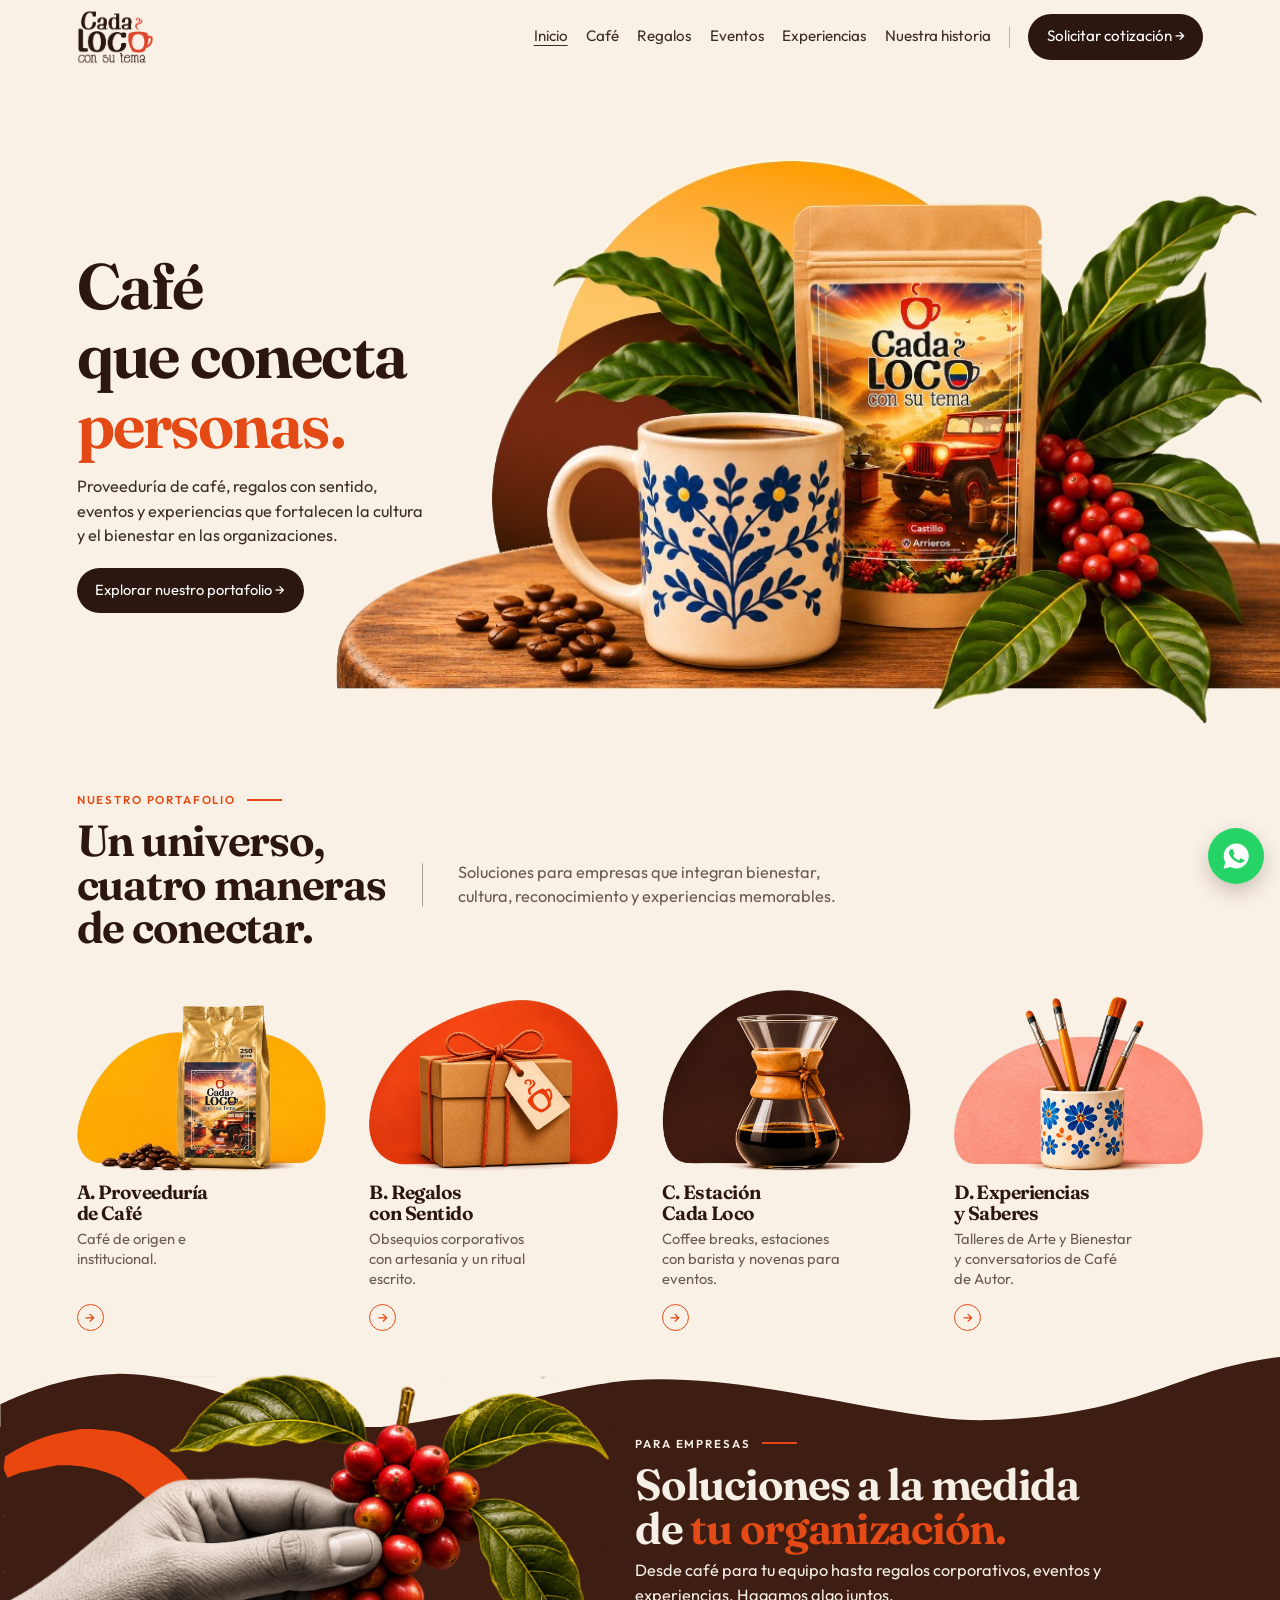
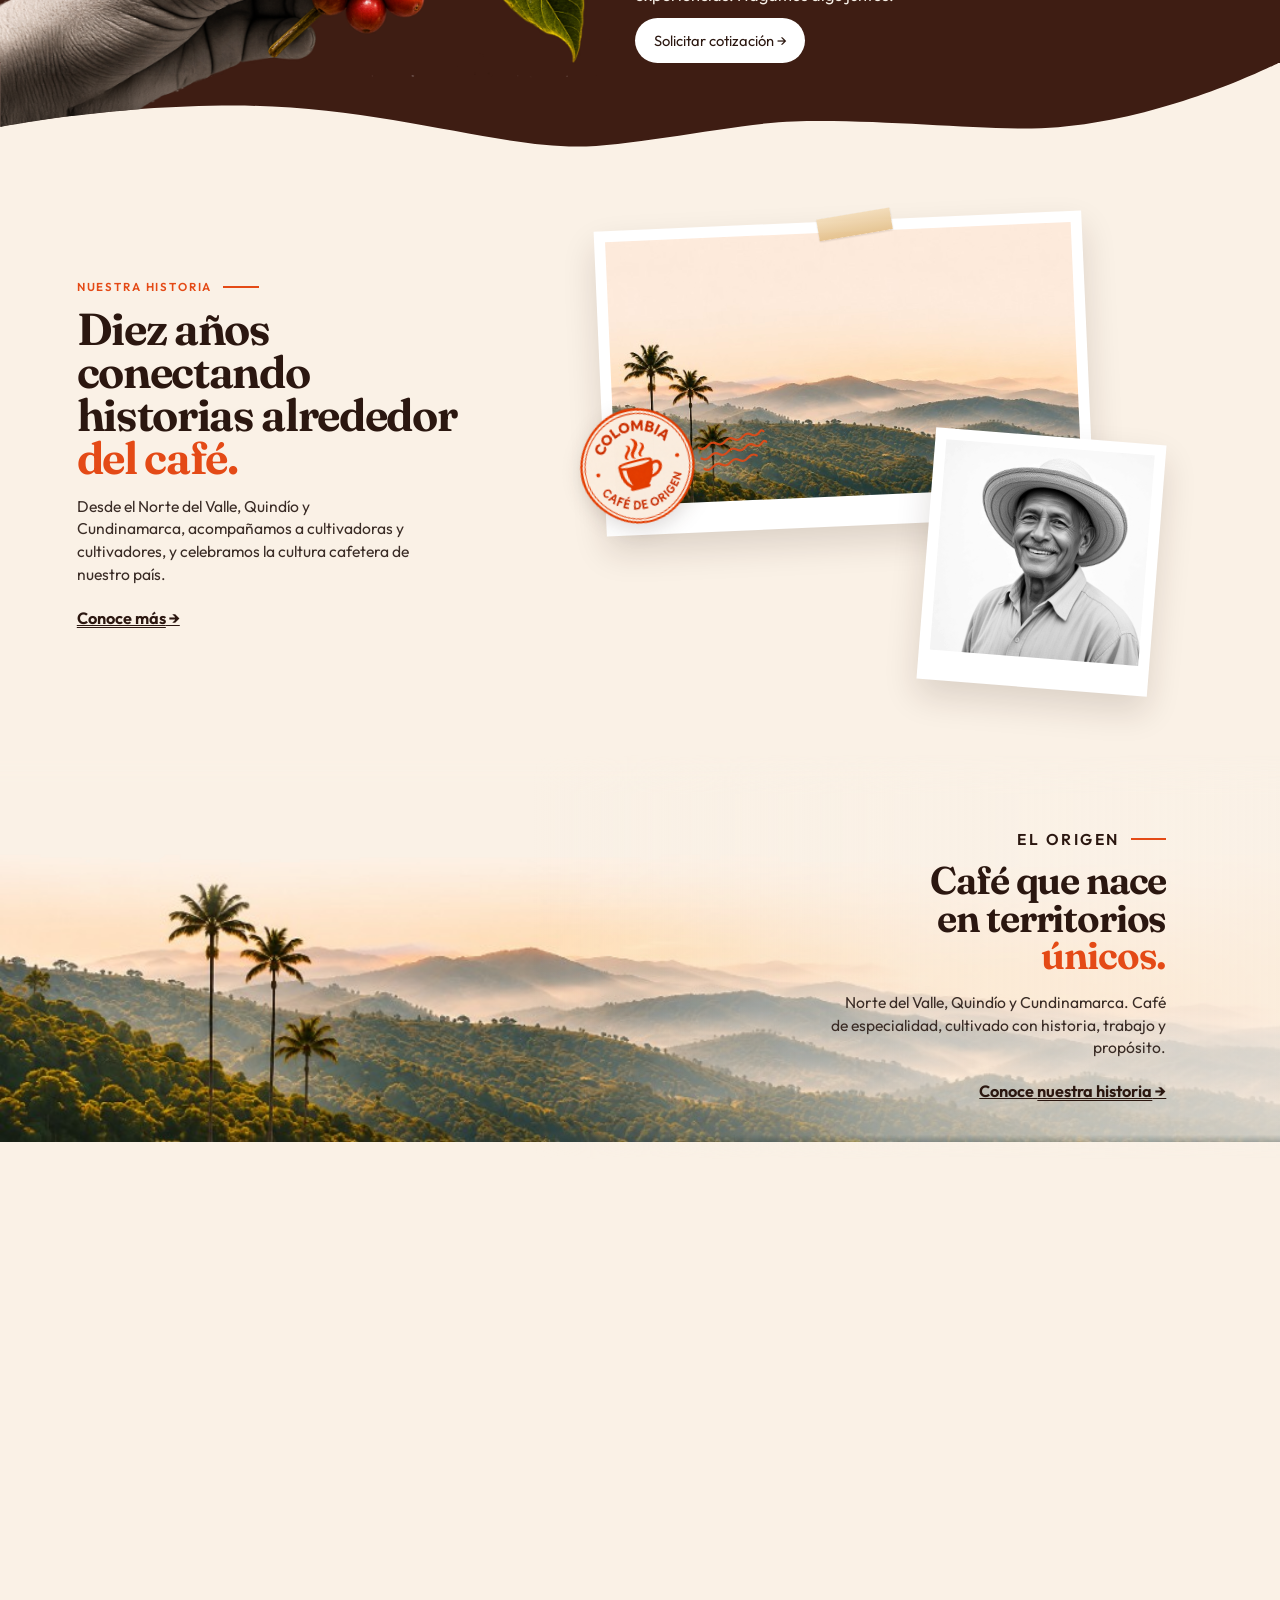
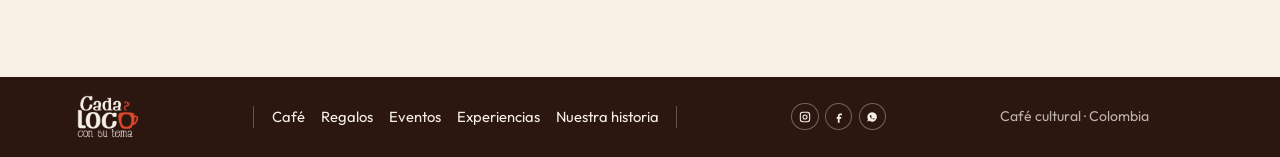
==== commit c93bd059: "En el teléfono, baja el párrafo del portafolio y lo alinea con los demás." ====
--- a/index.html
+++ b/index.html
@@ -15,7 +15,7 @@
       href="https://fonts.googleapis.com/css2?family=Fraunces:ital,opsz,wght@0,9..144,560;0,9..144,650;1,9..144,560&family=Outfit:wght@400;500;600&display=swap"
       rel="stylesheet"
     />
-    <link rel="stylesheet" href="css/site.css?v=88" />
+    <link rel="stylesheet" href="css/site.css?v=92" />
   </head>
   <body class="home" data-animate>
     <a class="skip" href="#contenido">Saltar al contenido</a>
--- a/css/site.css
+++ b/css/site.css
@@ -1107,6 +1107,7 @@
 }
 
 @media (max-width: 980px) {
+  html,
   body {
     overflow-x: clip;
   }
@@ -1165,6 +1166,15 @@
     grid-column: auto;
     grid-row: auto;
     width: auto;
+  }
+
+  .port-copy {
+    margin-top: 1rem;
+    padding-left: 0;
+  }
+
+  .port-copy::before {
+    content: none;
   }
 
   .hero-grid,
@@ -1231,6 +1241,10 @@
     width: 40%;
   }
 
+  .wave {
+    overflow: clip;
+  }
+
   .wave-photo.top {
     position: relative;
     z-index: 2;
@@ -1275,16 +1289,23 @@
   }
 
   .origin {
-    margin-top: -2.5rem;
+    display: flex;
+    flex-direction: column;
+    margin-top: 0.4rem;
+  }
+
+  .origin-photo {
+    order: 2;
   }
 
   .origin-card {
+    order: 1;
     position: relative;
     top: auto;
     right: auto;
     width: auto;
-    margin: 0.2rem 0 1.6rem;
-    padding: 0.2rem 0 0;
+    margin: 0 0 0.35rem;
+    padding: 0.2rem var(--page) 0.15rem;
     transform: none;
     text-align: left;
   }
@@ -1326,11 +1347,27 @@
   }
 
   .regalos-home .wrap {
-    padding-right: calc(var(--page) * 1.5);
+    padding-right: 0;
+  }
+
+  .regalos-home .wrap > div:first-child {
+    padding-right: 0;
+  }
+
+  .gift-frame {
+    width: 100%;
+    margin-right: 0;
+    justify-self: end;
+  }
+
+  .gift-frame::before {
+    width: 11rem;
+    height: 11rem;
+    left: -1.4rem;
   }
 
   .gift-frame img {
-    height: 18rem;
+    height: 16rem;
   }
 
   .gift {
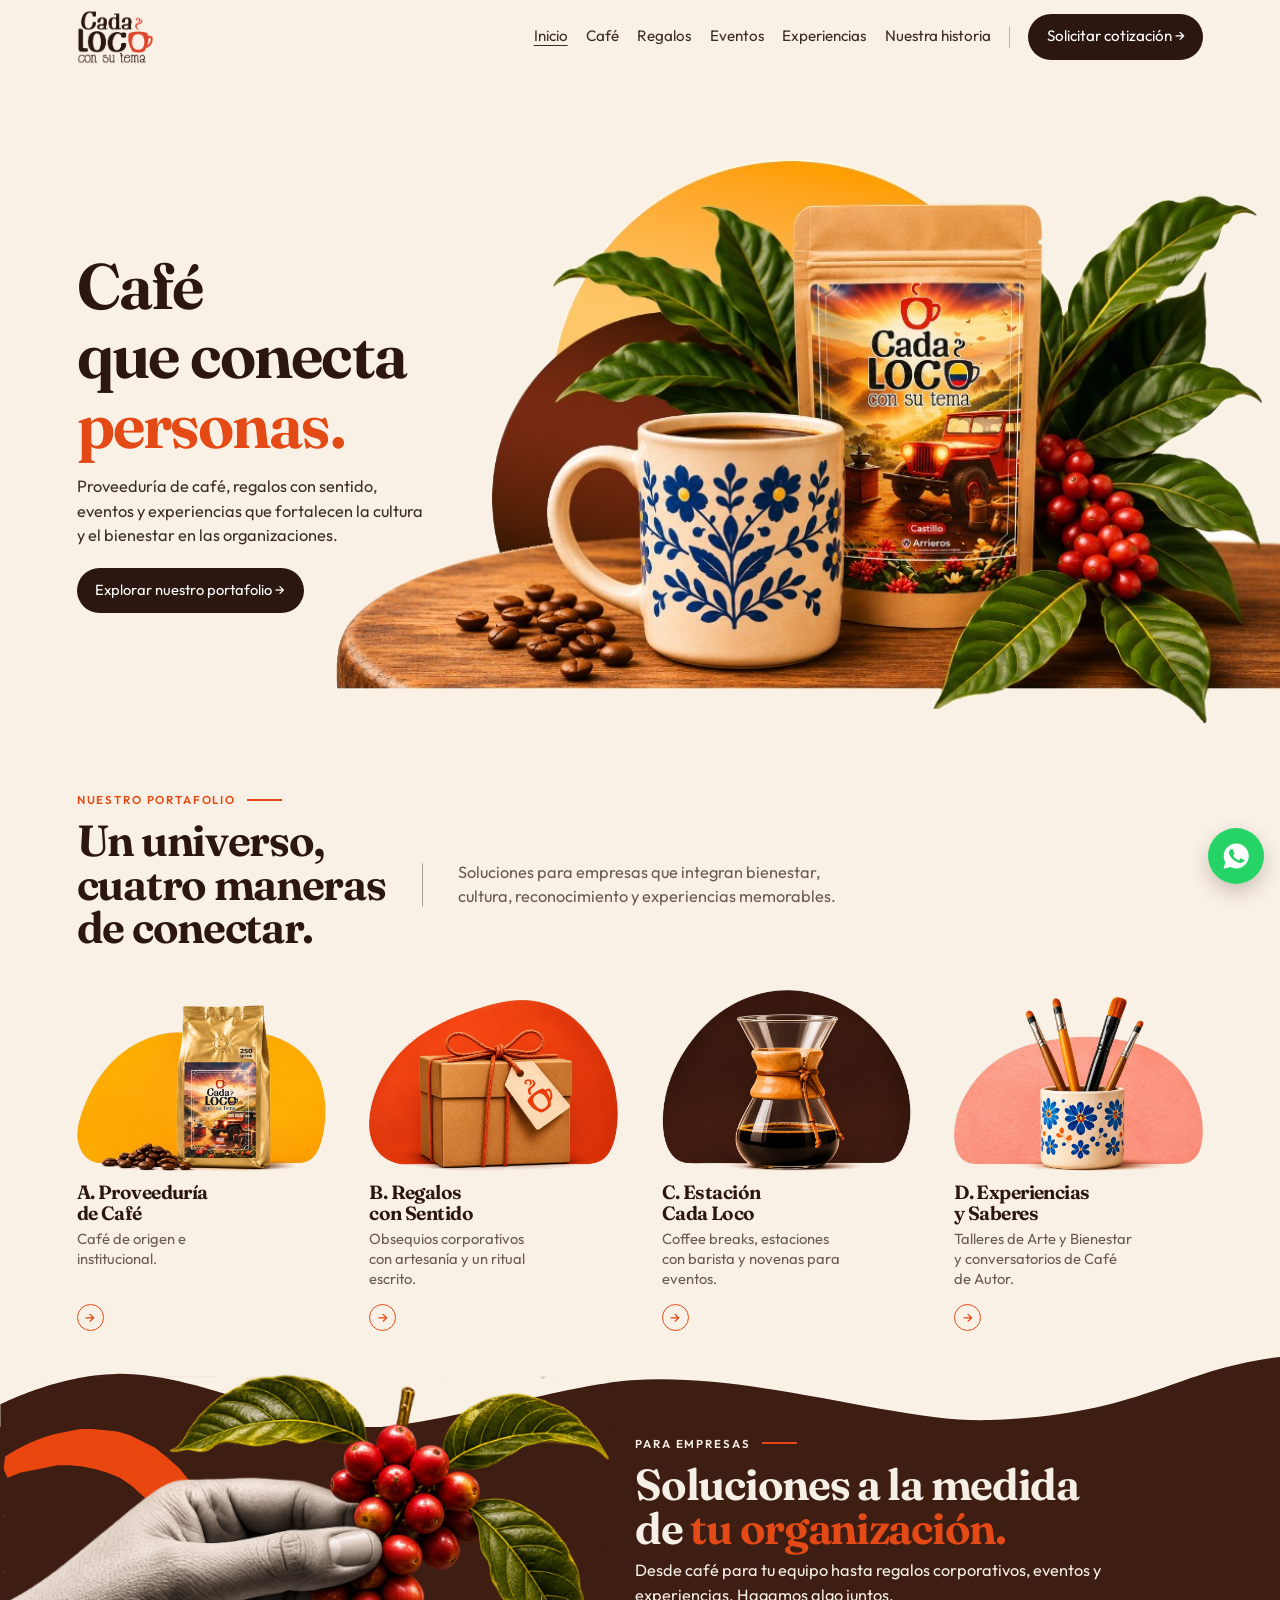
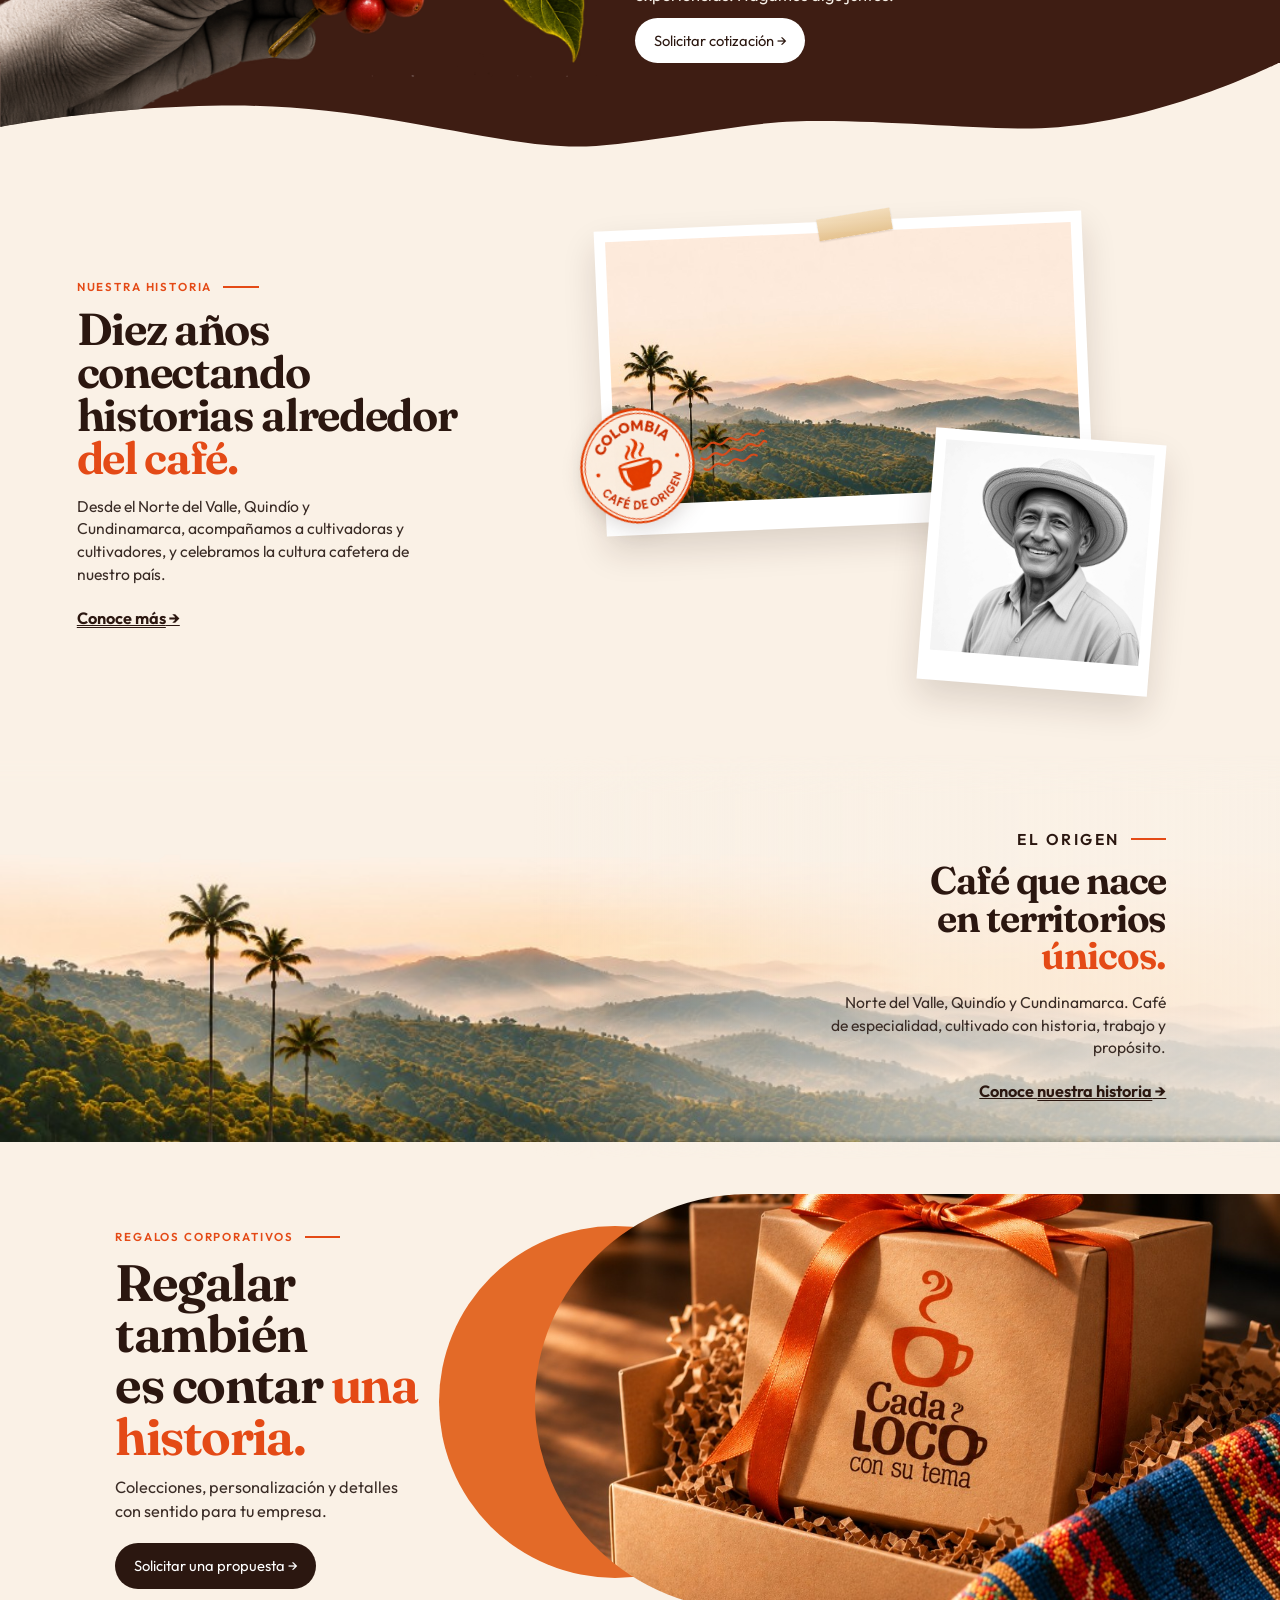
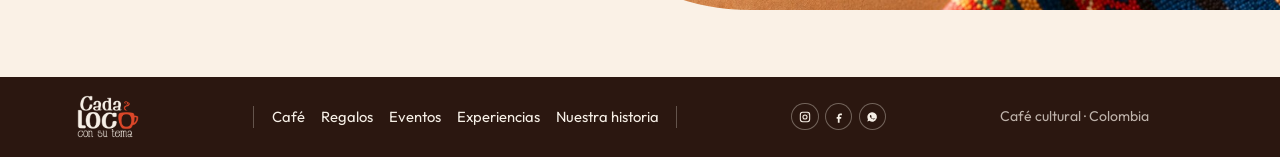
==== commit ab2304e5: "En el teléfono, baja el arco naranja detrás de la mano y agranda las palmeras." ====
--- a/index.html
+++ b/index.html
@@ -15,7 +15,7 @@
       href="https://fonts.googleapis.com/css2?family=Fraunces:ital,opsz,wght@0,9..144,560;0,9..144,650;1,9..144,560&family=Outfit:wght@400;500;600&display=swap"
       rel="stylesheet"
     />
-    <link rel="stylesheet" href="css/site.css?v=92" />
+    <link rel="stylesheet" href="css/site.css?v=93" />
   </head>
   <body class="home" data-animate>
     <a class="skip" href="#contenido">Saltar al contenido</a>
--- a/css/site.css
+++ b/css/site.css
@@ -1281,8 +1281,8 @@
 
   .wave-arc {
     top: auto;
-    bottom: 8.6rem;
-    left: 0;
+    bottom: 4.8rem;
+    left: 3%;
     z-index: 1;
     width: 190%;
     margin-top: 0;
@@ -1296,6 +1296,9 @@
 
   .origin-photo {
     order: 2;
+    height: 15rem;
+    object-fit: cover;
+    object-position: left center;
   }
 
   .origin-card {
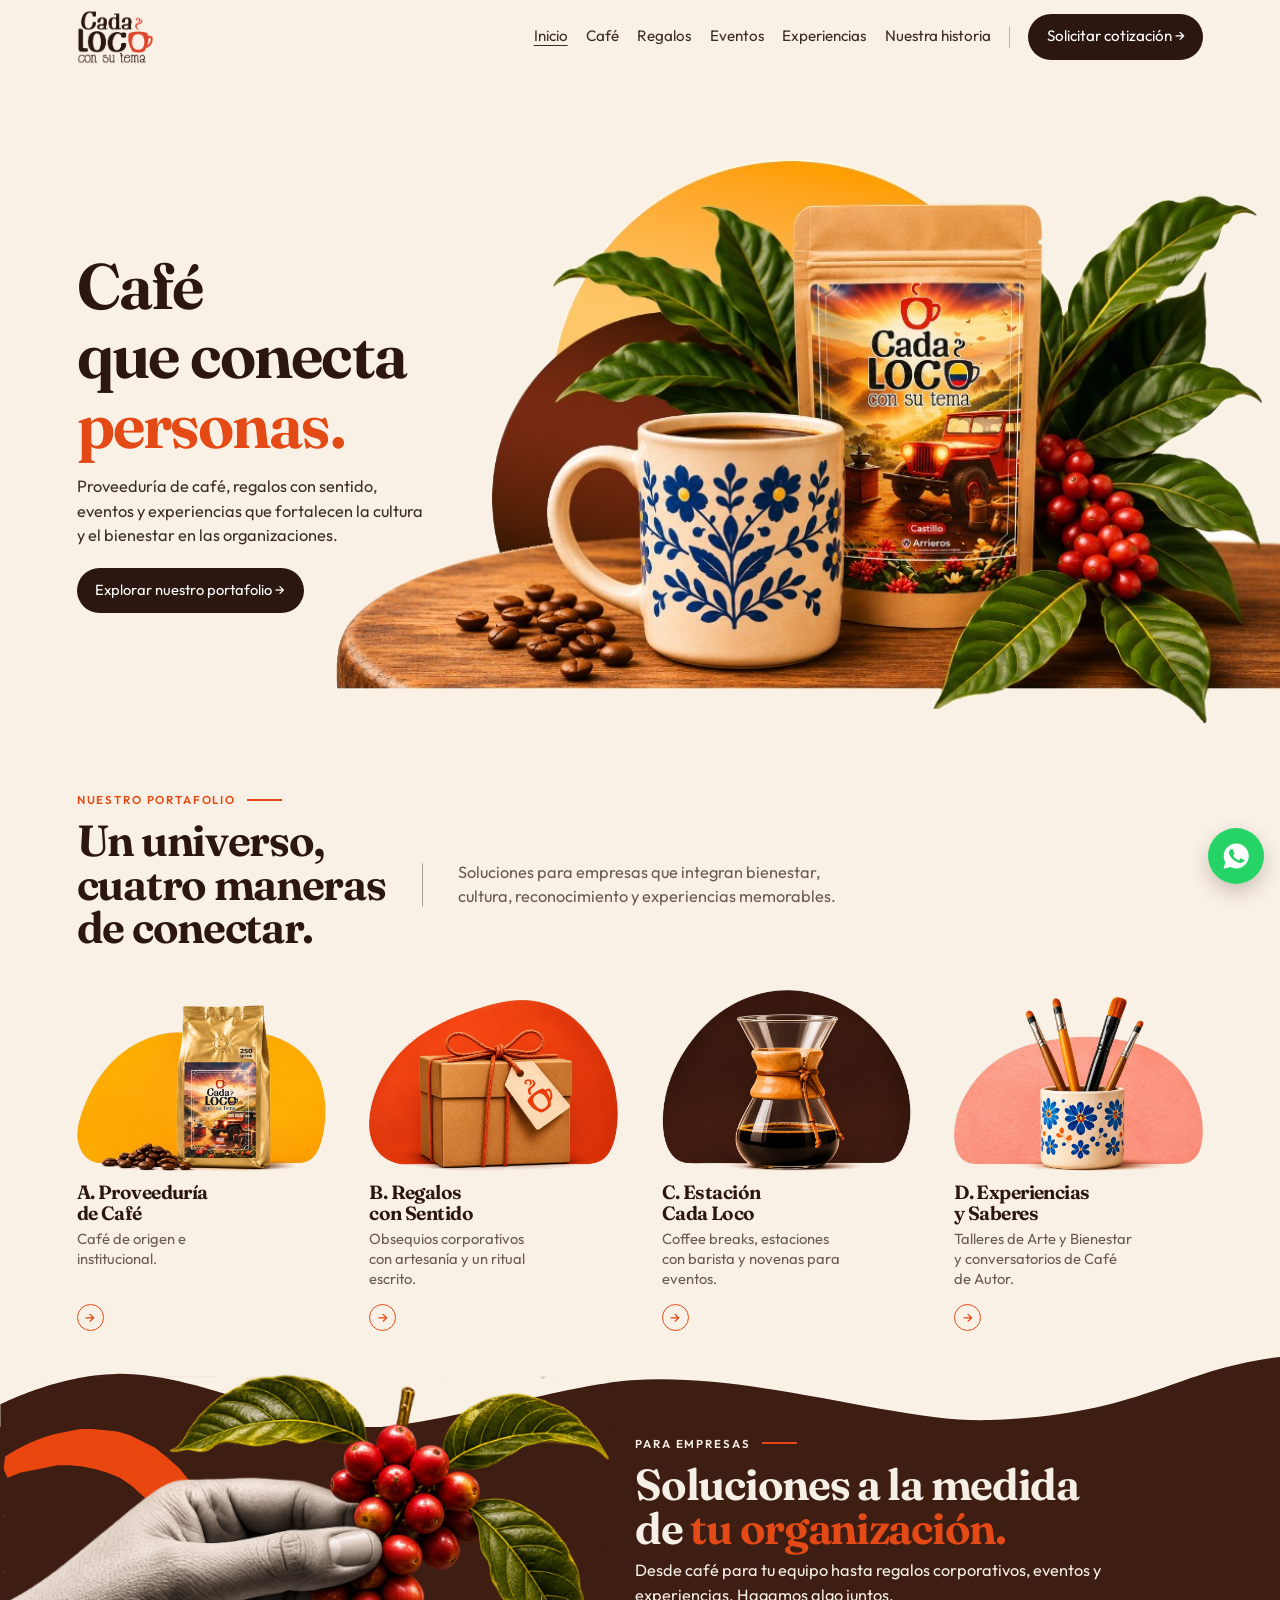
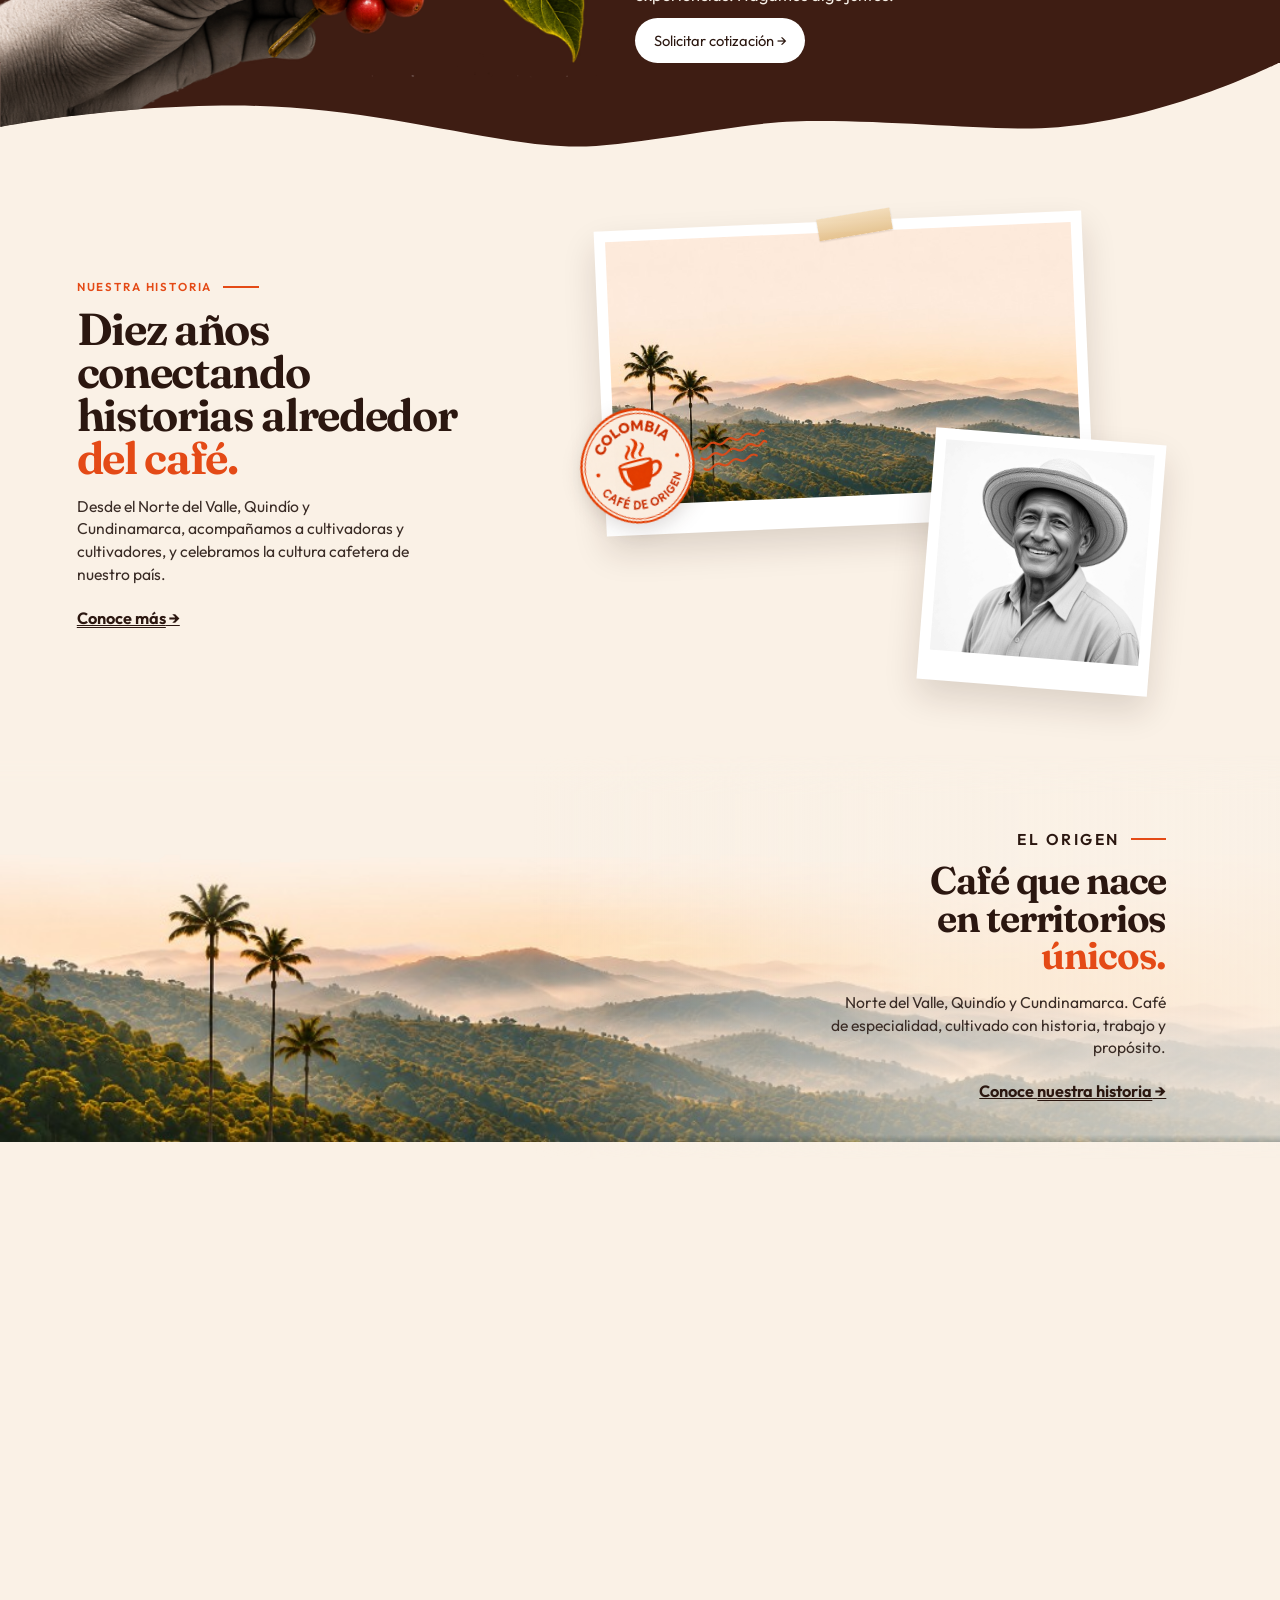
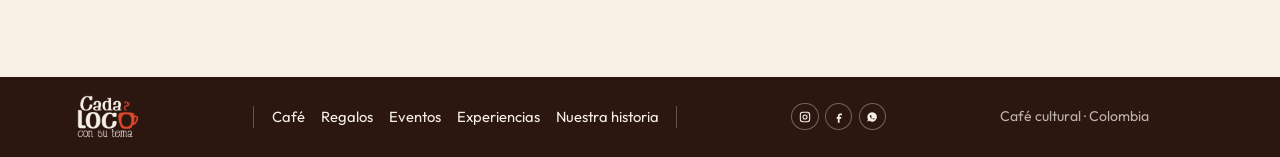
==== commit 4f171626: "En el teléfono, centra las fotos de los marcos y arranca el arco en el margen." ====
--- a/index.html
+++ b/index.html
@@ -15,7 +15,7 @@
       href="https://fonts.googleapis.com/css2?family=Fraunces:ital,opsz,wght@0,9..144,560;0,9..144,650;1,9..144,560&family=Outfit:wght@400;500;600&display=swap"
       rel="stylesheet"
     />
-    <link rel="stylesheet" href="css/site.css?v=93" />
+    <link rel="stylesheet" href="css/site.css?v=94" />
   </head>
   <body class="home" data-animate>
     <a class="skip" href="#contenido">Saltar al contenido</a>
--- a/css/site.css
+++ b/css/site.css
@@ -1241,6 +1241,14 @@
     width: 40%;
   }
 
+  .shot-land img {
+    object-position: 8% 50%;
+  }
+
+  .shot-man img {
+    object-position: center;
+  }
+
   .wave {
     overflow: clip;
   }
@@ -1282,7 +1290,7 @@
   .wave-arc {
     top: auto;
     bottom: 4.8rem;
-    left: 3%;
+    left: calc(var(--page) - (3 / 1024) * 190%);
     z-index: 1;
     width: 190%;
     margin-top: 0;
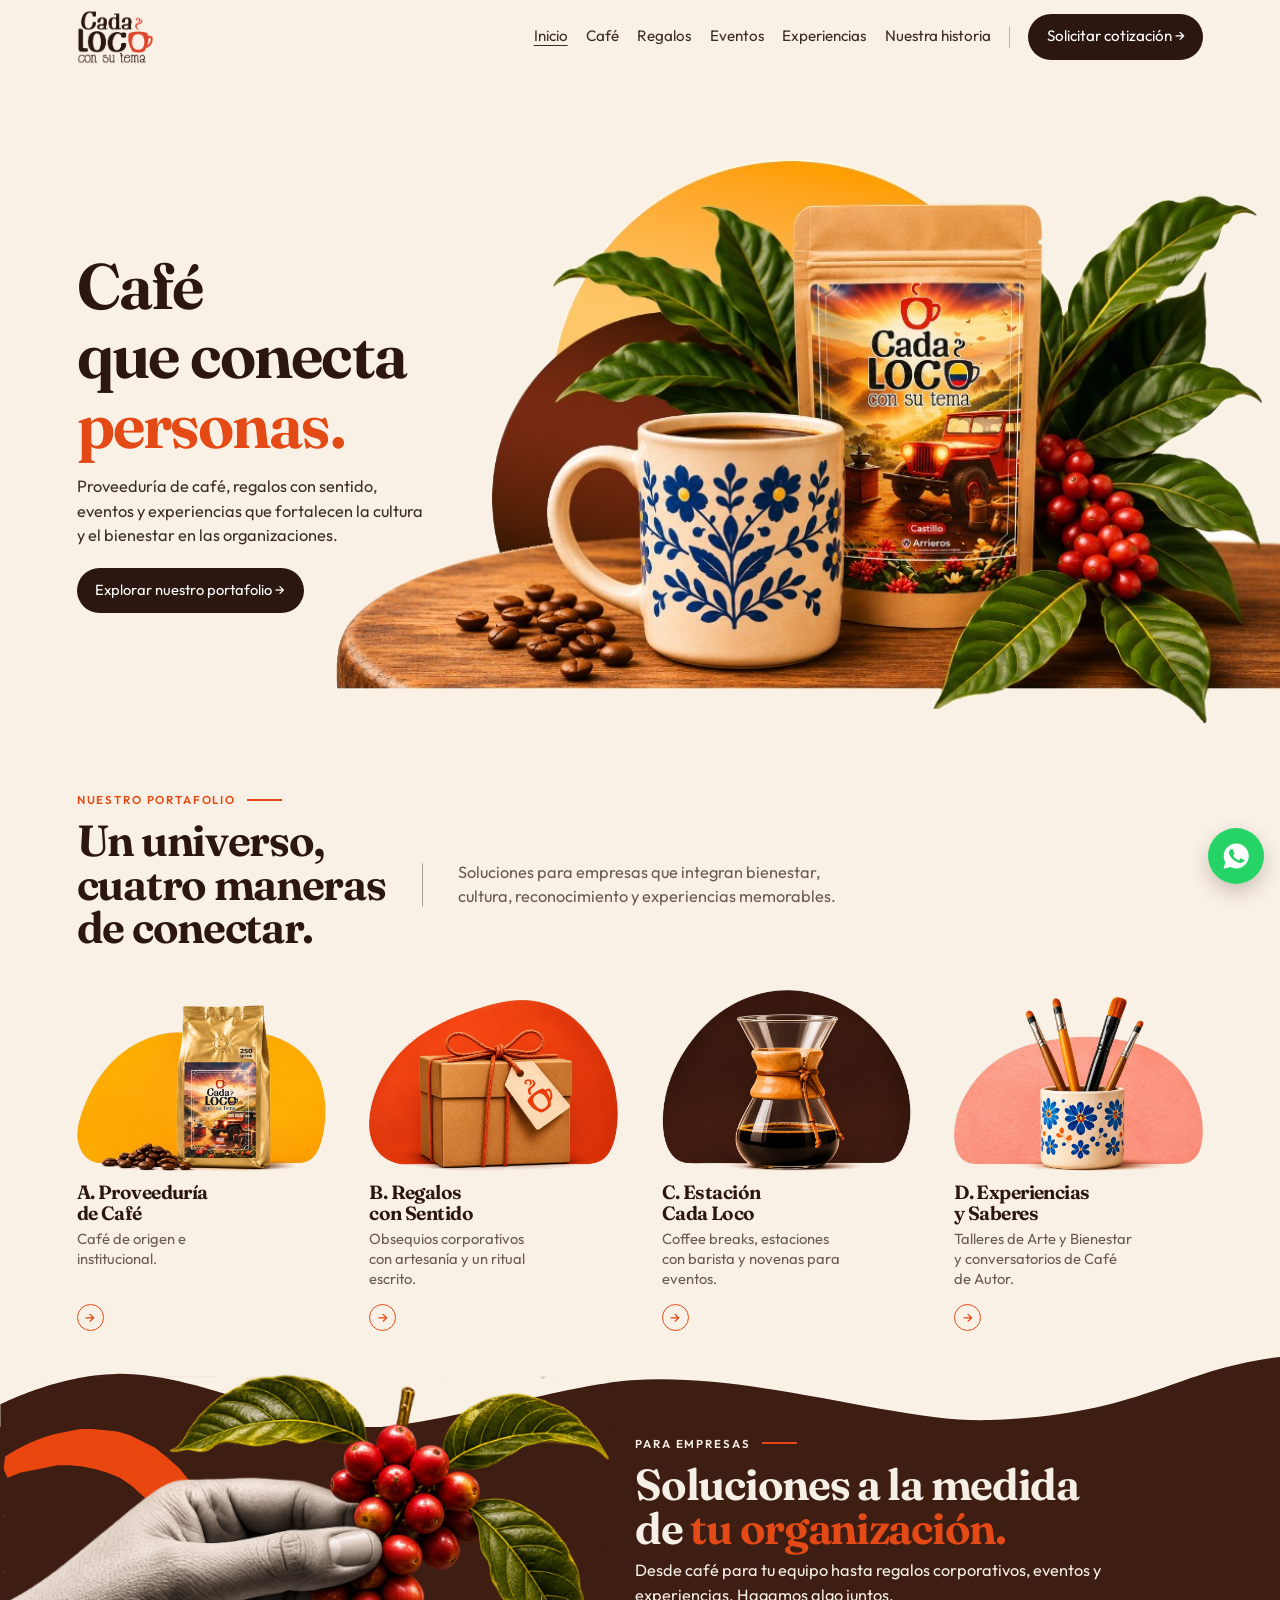
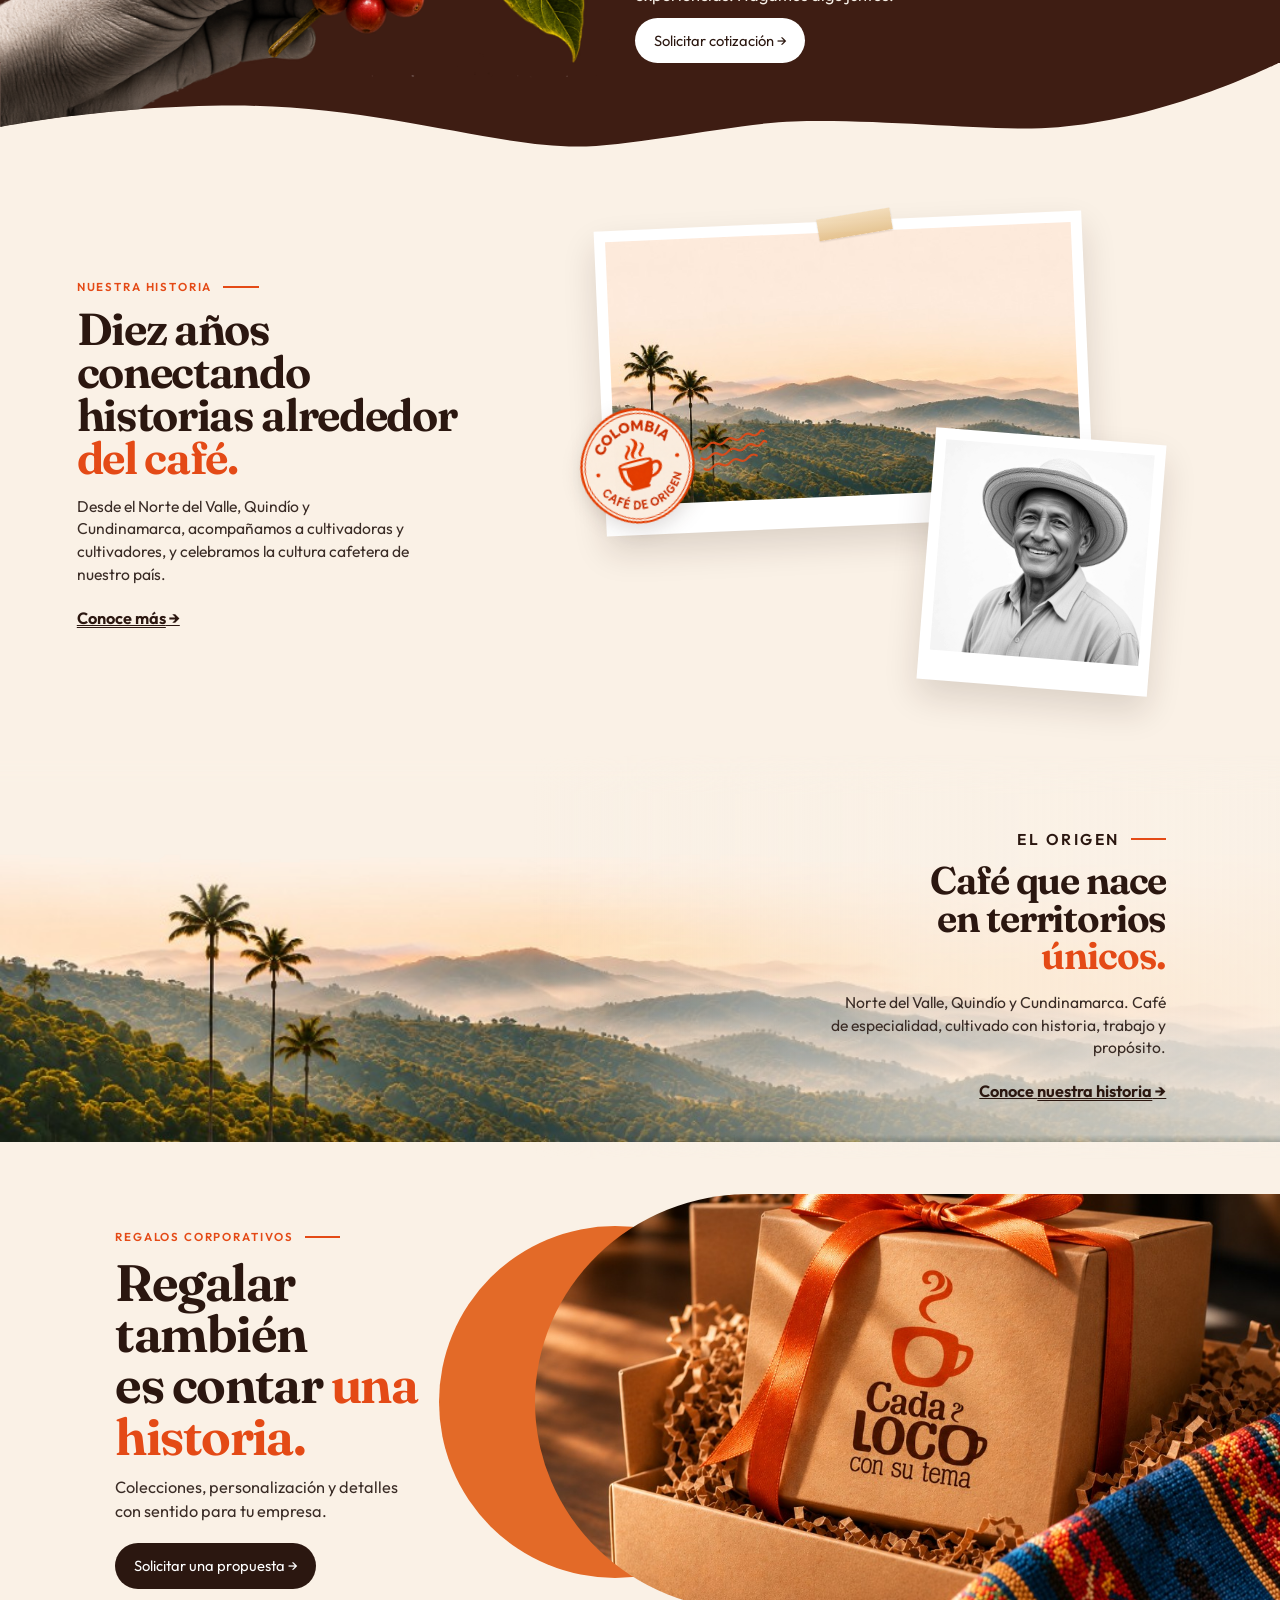
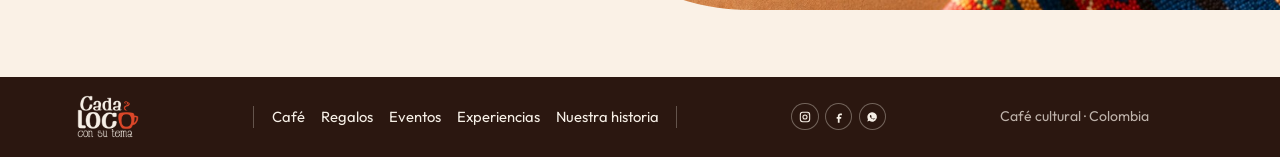
==== commit 3c632281: "En el teléfono, centra los marcos en la página y pega el arco al borde." ====
--- a/index.html
+++ b/index.html
@@ -15,7 +15,7 @@
       href="https://fonts.googleapis.com/css2?family=Fraunces:ital,opsz,wght@0,9..144,560;0,9..144,650;1,9..144,560&family=Outfit:wght@400;500;600&display=swap"
       rel="stylesheet"
     />
-    <link rel="stylesheet" href="css/site.css?v=94" />
+    <link rel="stylesheet" href="css/site.css?v=96" />
   </head>
   <body class="home" data-animate>
     <a class="skip" href="#contenido">Saltar al contenido</a>
--- a/css/site.css
+++ b/css/site.css
@@ -1230,6 +1230,7 @@
 
   .collage {
     min-height: 24rem;
+    transform: translateX(1.25rem);
   }
 
   .shot-land {
@@ -1290,7 +1291,7 @@
   .wave-arc {
     top: auto;
     bottom: 4.8rem;
-    left: calc(var(--page) - (3 / 1024) * 190%);
+    left: calc((3 / 1024) * -190%);
     z-index: 1;
     width: 190%;
     margin-top: 0;
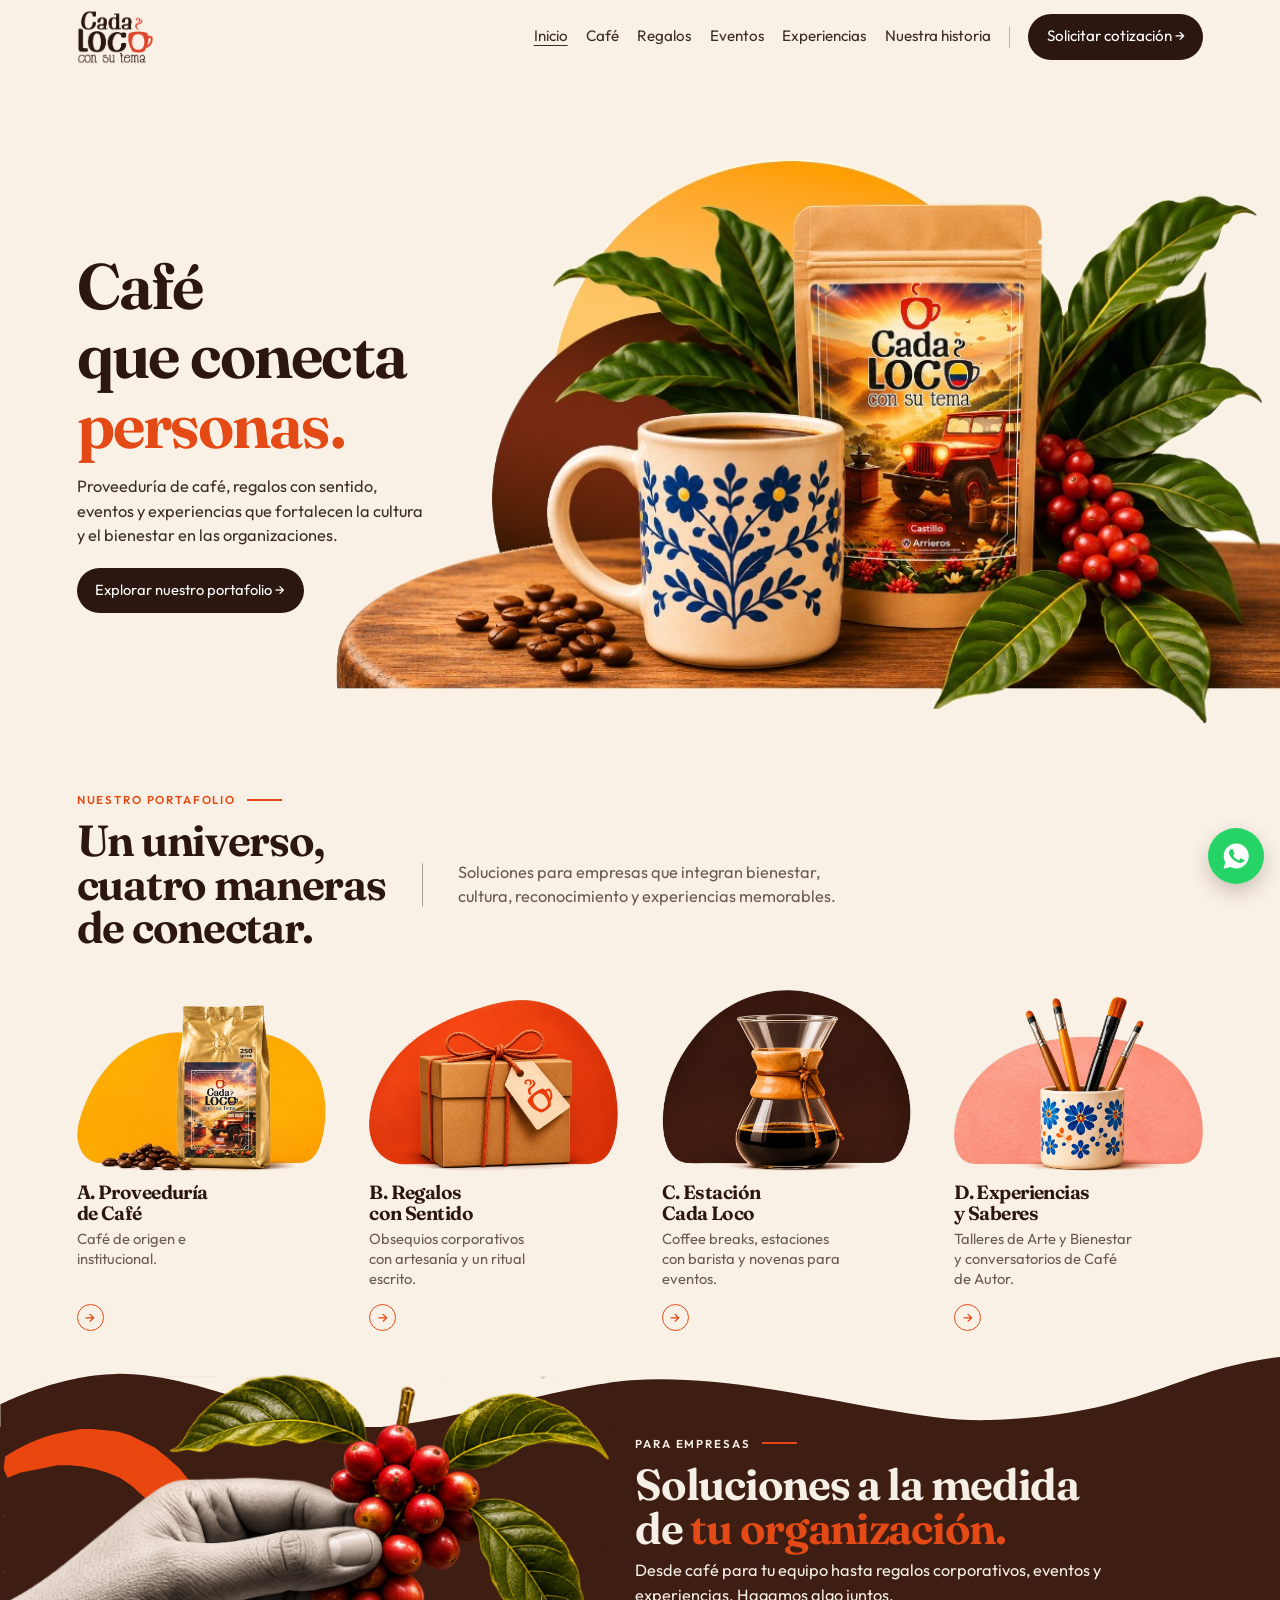
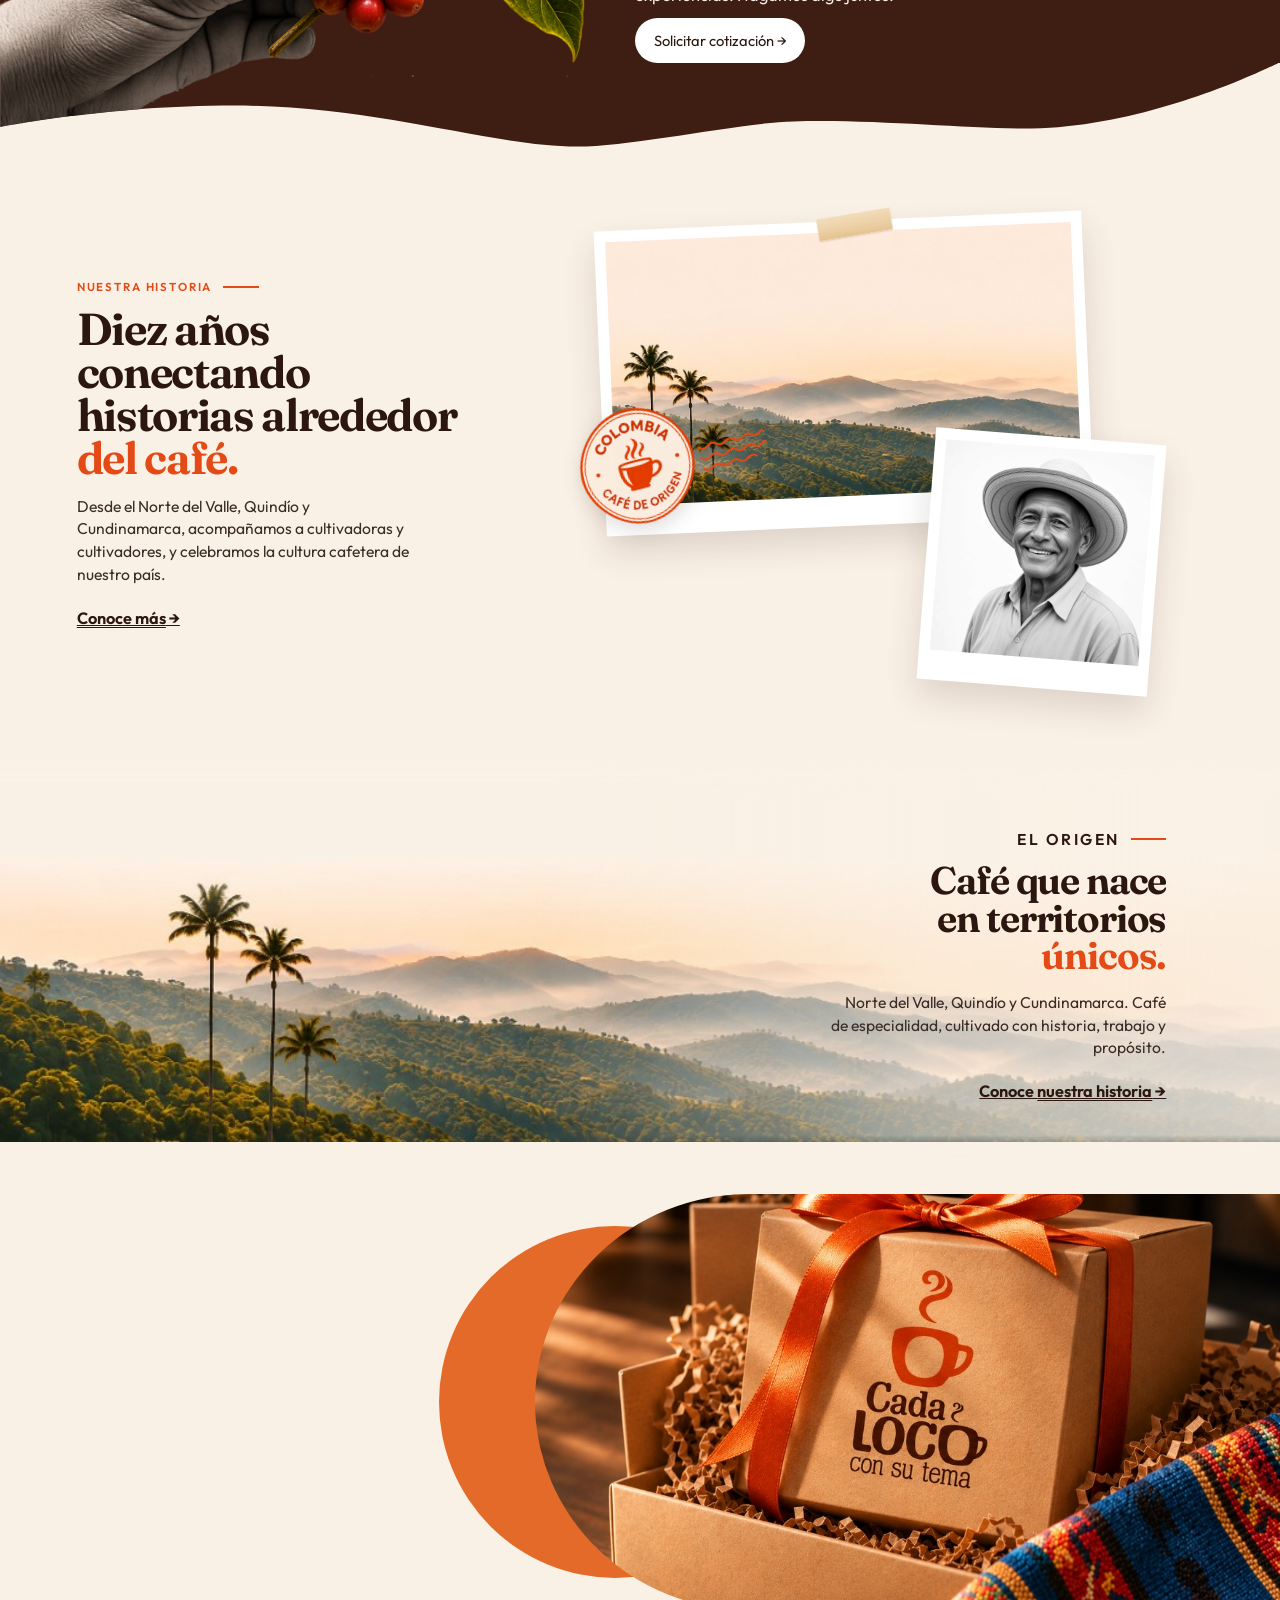
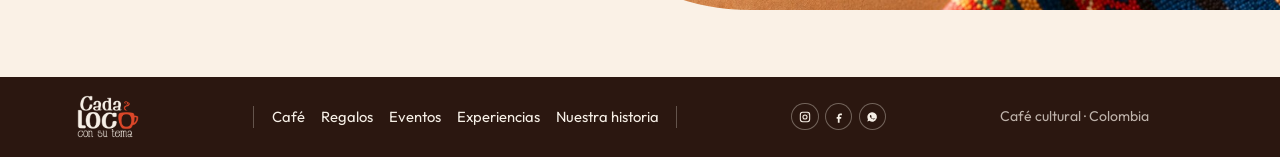
==== commit 518ea385: "Quita las ramas de cerezas al final de la página de regalos." ====
--- a/index.html
+++ b/index.html
@@ -15,7 +15,7 @@
       href="https://fonts.googleapis.com/css2?family=Fraunces:ital,opsz,wght@0,9..144,560;0,9..144,650;1,9..144,560&family=Outfit:wght@400;500;600&display=swap"
       rel="stylesheet"
     />
-    <link rel="stylesheet" href="css/site.css?v=96" />
+    <link rel="stylesheet" href="css/site.css?v=98" />
   </head>
   <body class="home" data-animate>
     <a class="skip" href="#contenido">Saltar al contenido</a>
--- a/css/site.css
+++ b/css/site.css
@@ -2046,25 +2046,8 @@
 .gifts-close {
   position: relative;
   margin-top: 1.4rem;
-  padding: 1.2rem 0 4.4rem;
+  padding: 1.2rem 0 1.6rem;
   text-align: center;
-}
-
-.cherries {
-  position: absolute;
-  bottom: 0;
-  width: 9rem;
-  height: auto;
-  pointer-events: none;
-}
-
-.cherries.left {
-  left: 0;
-}
-
-.cherries.right {
-  right: 0;
-  transform: scaleX(-1);
 }
 
 @media (max-width: 980px) {
@@ -2746,16 +2729,6 @@
   scale: var(--disk);
 }
 
-.cherries.left {
-  transform-origin: 70% 10%;
-  animation: sway-left 6.8s cubic-bezier(0.45, 0, 0.55, 1) infinite alternate;
-}
-
-.cherries.right {
-  transform-origin: 30% 10%;
-  animation: sway-right 7.4s cubic-bezier(0.45, 0, 0.55, 1) infinite alternate;
-}
-
 .quote-branch {
   transform-origin: 80% 0;
   animation: sway-left 8s cubic-bezier(0.45, 0, 0.55, 1) infinite alternate;
@@ -2771,11 +2744,6 @@
 @keyframes sway-left {
   from { transform: rotate(-2.2deg); }
   to { transform: rotate(2.4deg); }
-}
-
-@keyframes sway-right {
-  from { transform: scaleX(-1) rotate(-2.2deg); }
-  to { transform: scaleX(-1) rotate(2.4deg); }
 }
 
 @property --disk {
@@ -3039,8 +3007,6 @@
   .hero-copy p,
   .hero-copy .btn,
   .hero-photo,
-  .cherries.left,
-  .cherries.right,
   .quote-branch {
     animation: none;
   }
